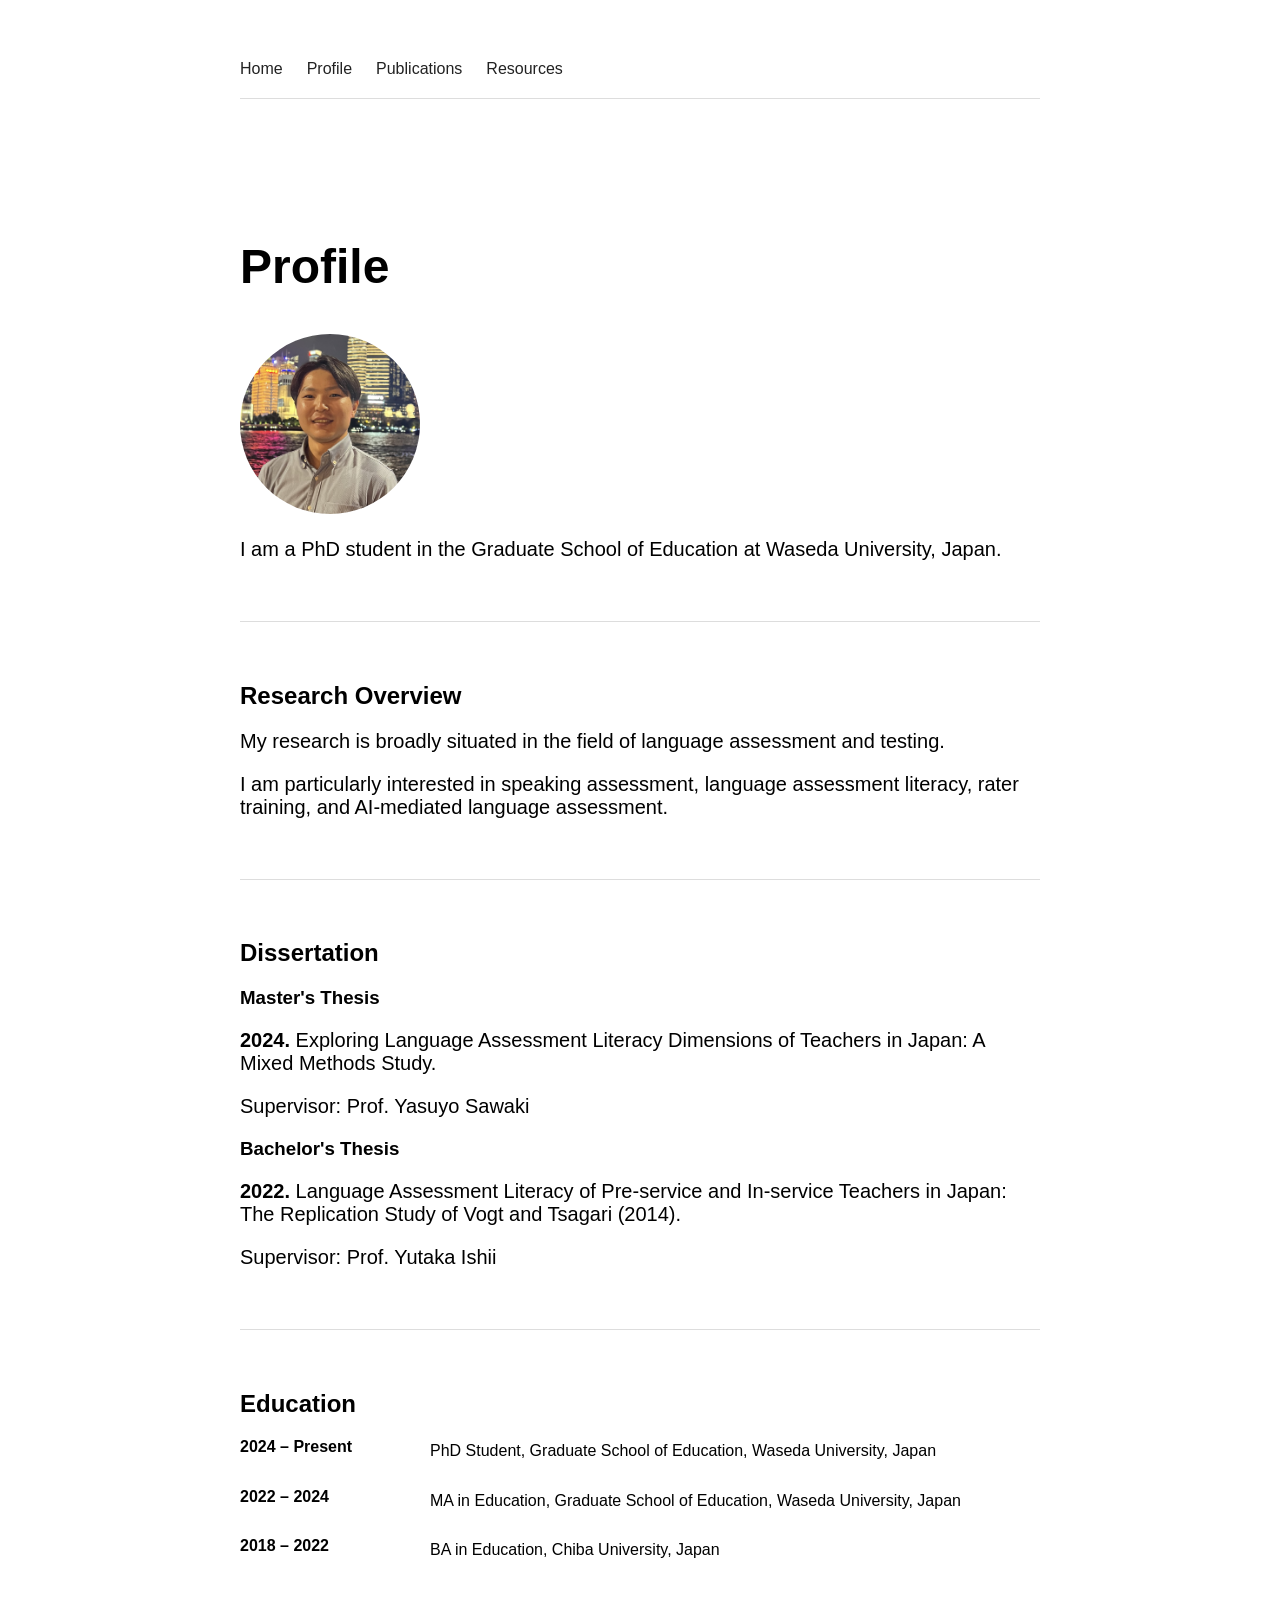
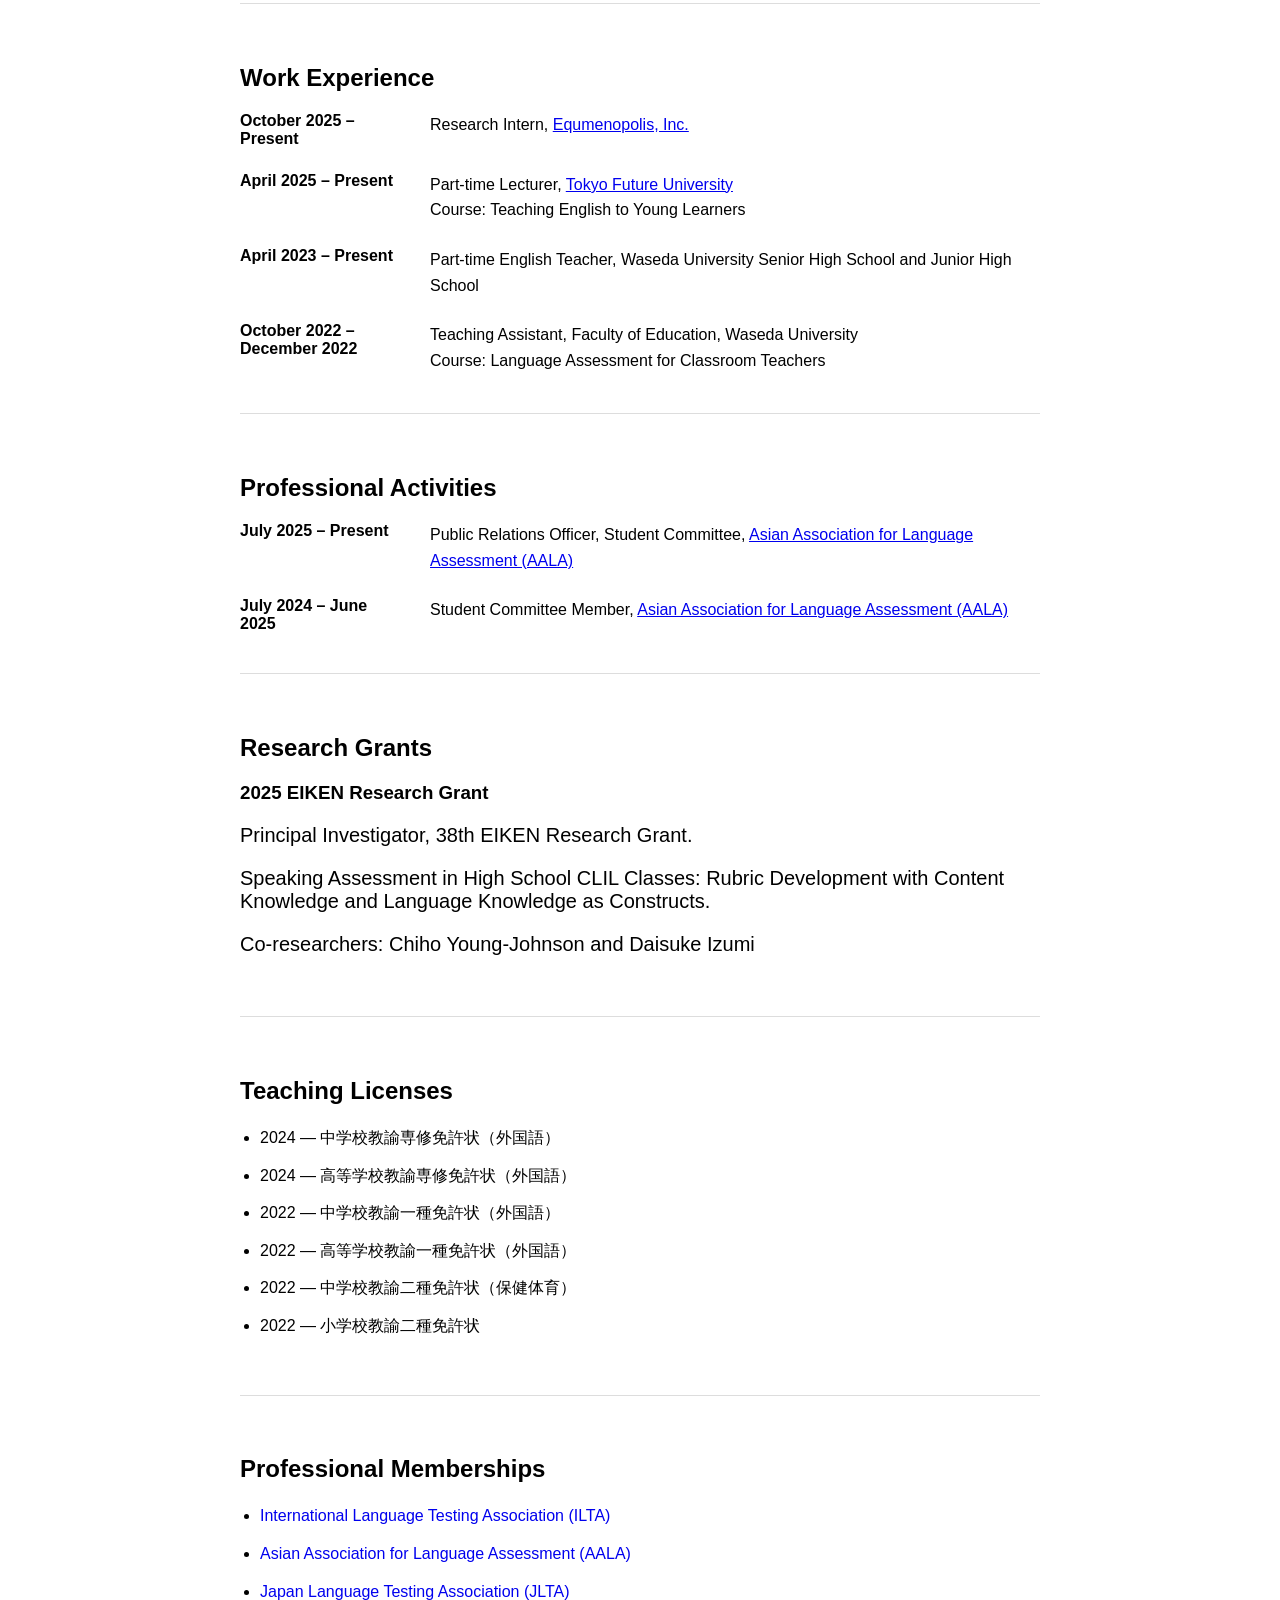
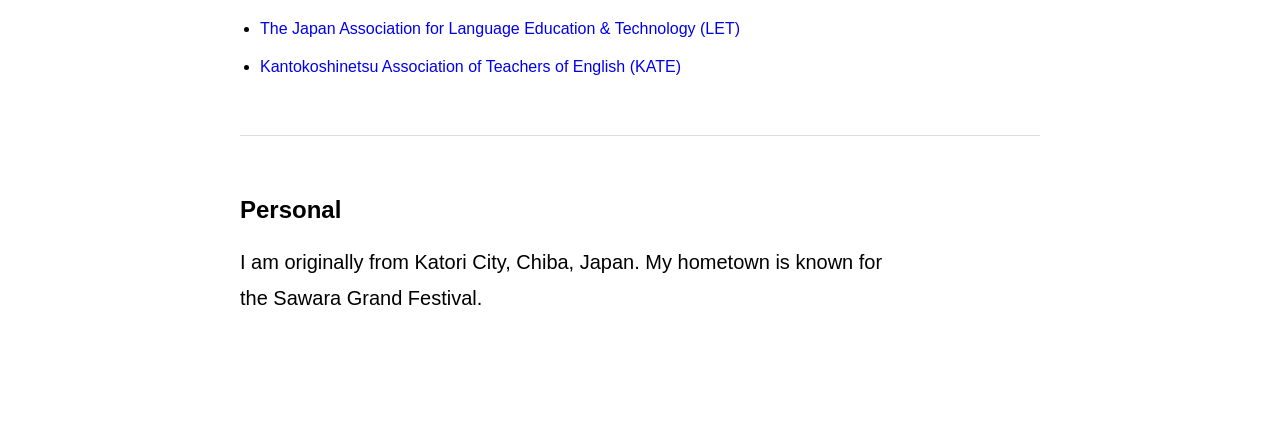
==== profile.html @ d96146ba "Add profile photo" ====
<!DOCTYPE html>
<html lang="en">

<head>
  <meta charset="UTF-8">
  <title>Profile | Ryuhei Mizoguchi</title>
  <link rel="stylesheet" href="styles.css">
</head>

<body>

  <nav>
    <a href="index.html">Home</a>
    <a href="profile.html">Profile</a>
    <a href="publications.html">Publications</a>
    <a href="resources.html">Resources</a>
  </nav>

  <main>

    <section class="profile-header">
      <h1>Profile</h1>

      <img src="images/profile.jpg" alt="Photo of Ryuhei Mizoguchi" class="profile-photo">

      <p>
        I am a PhD student in the Graduate School of Education
        at Waseda University, Japan.
      </p>
    </section>

    <section class="research-overview">
      <h2>Research Overview</h2>

      <p>
        My research is broadly situated in the field of
        language assessment and testing.
      </p>

      <p>
        I am particularly interested in speaking assessment,
        language assessment literacy, rater training,
        and AI-mediated language assessment.
      </p>
    </section>

    <section class="dissertation">
      <h2>Dissertation</h2>

      <article>
        <h3>Master's Thesis</h3>

        <p>
          <strong>2024.</strong>
          Exploring Language Assessment Literacy Dimensions of Teachers
          in Japan: A Mixed Methods Study.
        </p>

        <p>
          Supervisor: Prof. Yasuyo Sawaki
        </p>
      </article>

      <article>
        <h3>Bachelor's Thesis</h3>

        <p>
          <strong>2022.</strong>
          Language Assessment Literacy of Pre-service and In-service
          Teachers in Japan: The Replication Study of Vogt and Tsagari (2014).
        </p>

        <p>
          Supervisor: Prof. Yutaka Ishii
        </p>
      </article>
    </section>

    <section class="education">
      <h2>Education</h2>

      <dl>

        <dt>2024 – Present</dt>
        <dd>
          PhD Student, Graduate School of Education,
          Waseda University, Japan
        </dd>

        <dt>2022 – 2024</dt>
        <dd>
          MA in Education, Graduate School of Education,
          Waseda University, Japan
        </dd>

        <dt>2018 – 2022</dt>
        <dd>
          BA in Education, Chiba University, Japan
        </dd>

      </dl>
    </section>

    <section class="work-experience">
  <h2>Work Experience</h2>

  <dl>
    <dt>October 2025 – Present</dt>
    <dd>
      Research Intern,
      <a href="https://www.equ.ai/" target="_blank">
        Equmenopolis, Inc.
      </a>
    </dd>

    <dt>April 2025 – Present</dt>
    <dd>
      Part-time Lecturer,
      <a href="https://www.tokyomirai.ac.jp/" target="_blank">
        Tokyo Future University
      </a>
      <br>
      Course: Teaching English to Young Learners
    </dd>

    <dt>April 2023 – Present</dt>
    <dd>
      Part-time English Teacher,
      Waseda University Senior High School and Junior High School
    </dd>

    <dt>October 2022 – December 2022</dt>
    <dd>
      Teaching Assistant, Faculty of Education, Waseda University
      <br>
      Course: Language Assessment for Classroom Teachers
    </dd>
  </dl>
</section>

<section class="professional-activities">
  <h2>Professional Activities</h2>

  <dl>
    <dt>July 2025 – Present</dt>
    <dd>
      Public Relations Officer, Student Committee,
      <a href="https://www.aalawebsite.com/" target="_blank">
        Asian Association for Language Assessment (AALA)
      </a>
    </dd>

    <dt>July 2024 – June 2025</dt>
    <dd>
      Student Committee Member,
      <a href="https://www.aalawebsite.com/" target="_blank">
        Asian Association for Language Assessment (AALA)
        </a>
    </dd>
  </dl>
</section>

<section class="research-grants">
  <h2>Research Grants</h2>

  <article>
    <h3>2025 EIKEN Research Grant</h3>

    <p>
      Principal Investigator, 38th EIKEN Research Grant.
    </p>

    <p>
      Speaking Assessment in High School CLIL Classes:
      Rubric Development with Content Knowledge and
      Language Knowledge as Constructs.
    </p>

    <p>
      Co-researchers: Chiho Young-Johnson and Daisuke Izumi
    </p>
  </article>
</section>

<section class="qualifications">
  <h2>Teaching Licenses</h2>

  <ul class="simple-list">
    <li>
      2024 — 中学校教諭専修免許状（外国語）
    </li>

    <li>
      2024 — 高等学校教諭専修免許状（外国語）
    </li>

    <li>
      2022 — 中学校教諭一種免許状（外国語）
    </li>

    <li>
      2022 — 高等学校教諭一種免許状（外国語）
    </li>

    <li>
      2022 — 中学校教諭二種免許状（保健体育）
    </li>

    <li>
      2022 — 小学校教諭二種免許状
    </li>
  </ul>
</section>

<section class="memberships">
  <h2>Professional Memberships</h2>

  <ul class="simple-list">
    <li>
      <a href="https://www.iltaonline.com/" target="_blank">
        International Language Testing Association (ILTA)
      </a>
    </li>

    <li>
      <a href="https://www.aalawebsite.com/" target="_blank">
        Asian Association for Language Assessment (AALA)
      </a>
    </li>

    <li>
      <a href="https://jlta2016.sakura.ne.jp/" target="_blank">
        Japan Language Testing Association (JLTA)
      </a>
    </li>

    <li>
      <a href="https://www.j-let.org/" target="_blank">
        The Japan Association for Language Education & Technology (LET)
      </a>
    </li>

    <li>
      <a href="https://kate-jp.sakura.ne.jp/" target="_blank">
        Kantokoshinetsu Association of Teachers of English (KATE)
      </a>
    </li>
  </ul>
</section>

<section class="personal-note">
  <h2>Personal</h2>

  <p>
    I am originally from Katori City, Chiba, Japan.
    My hometown is known for the Sawara Grand Festival.
  </p>
</section>

  </main>

</body>

</html>
---- styles.css ----
body {
  font-family: Arial, sans-serif;
  max-width: 800px;
  margin: 60px auto;
}

h1 {
  font-size: 48px;
}

p {
  font-size: 20px;
}

nav {
  display: flex;
  gap: 24px;
  align-items: center;
  padding-bottom: 20px;
  margin-bottom: 60px;
  border-bottom: 1px solid #ddd;
}

nav a {
  text-decoration: none;
  color: #222;
  font-size: 16px;
}

nav a:hover {
  text-decoration: underline;
}

section {
  padding: 40px 0;
}

.hero {
  padding: 80px 0;
}

.research-interests h2 {
  font-size: 28px;
}

.research-interests li {
  margin-bottom: 10px;
}

main {
  width: 100%;
}

.hero {
  display: flex;
  justify-content: space-between;
  gap: 60px;
  padding: 80px 0;
}

.hero-text {
  flex: 2;
}

.hero-links {
  flex: 1;
}

.eyebrow {
  font-size: 14px;
  font-weight: bold;
  text-transform: uppercase;
  letter-spacing: 2px;
}

.hero-position {
  font-size: 22px;
}

.hero-description {
  max-width: 650px;
  line-height: 1.8;
}

.current-position,
.research-interests {
  padding: 40px 0;
}

.selected-publications,
.news {
  padding: 40px 0;
  border-top: 1px solid #ddd;
}

.publication-item {
  margin-bottom: 20px;
}

.selected-publications a {
  text-decoration: none;
  font-weight: bold;
}

.selected-publications a:hover {
  text-decoration: underline;
}

.news-item {
  margin-bottom: 30px;
}

.news-item time {
  font-size: 14px;
  font-weight: bold;
}

.news-item p {
  margin-top: 8px;
}

.profile-header {
  padding-bottom: 40px;
}

.profile-photo {
  width: 180px;
  height: 180px;
  object-fit: cover;
  object-position: center top;
  border-radius: 50%;
}

.research-overview {
  border-top: 1px solid #ddd;
}

.dissertation {
  border-top: 1px solid #ddd;
}

.education {
  border-top: 1px solid #ddd;
}

dl {
  display: grid;
  grid-template-columns: 160px 1fr;
  gap: 24px 30px;
  margin: 0;
}

dt {
  font-weight: bold;
}

dd {
  margin: 0;
  line-height: 1.6;
}

.work-experience,
.professional-activities,
.research-grants {
  border-top: 1px solid #ddd;
}

.qualifications,
.memberships,
.personal-note {
  border-top: 1px solid #ddd;
}

.simple-list {
  padding-left: 20px;
}

.simple-list li {
  margin-bottom: 12px;
  line-height: 1.6;
}

.memberships a {
  text-decoration: none;
}

.memberships a:hover {
  text-decoration: underline;
}

.personal-note p {
  max-width: 650px;
  line-height: 1.8;
}

@media (max-width: 700px) {

  body {
    margin: 30px 20px;
  }

  nav {
    flex-wrap: wrap;
    gap: 12px;
  }

  .hero {
    flex-direction: column;
    gap: 30px;
  }

  h1 {
    font-size: 36px;
  }

  dl {
    grid-template-columns: 1fr;
    gap: 6px;
  }

  dd {
    margin-bottom: 20px;
  }
}
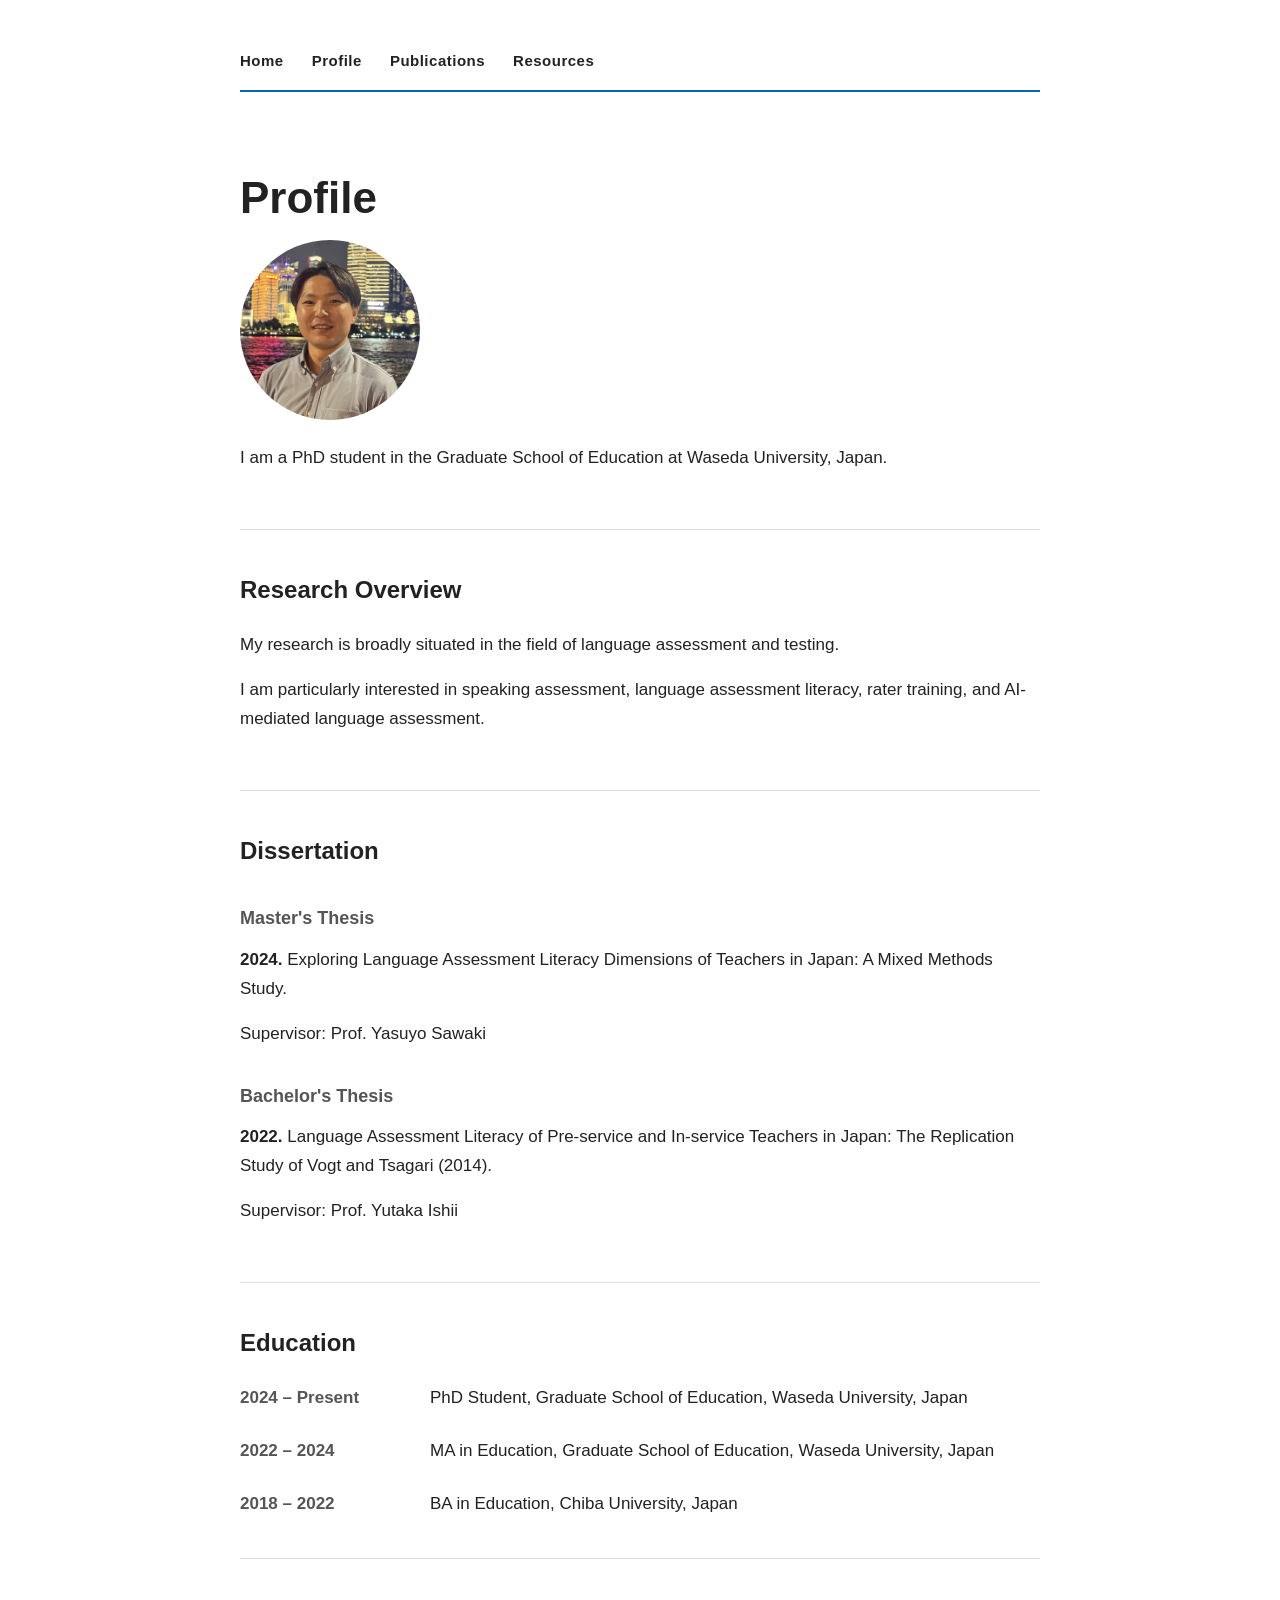
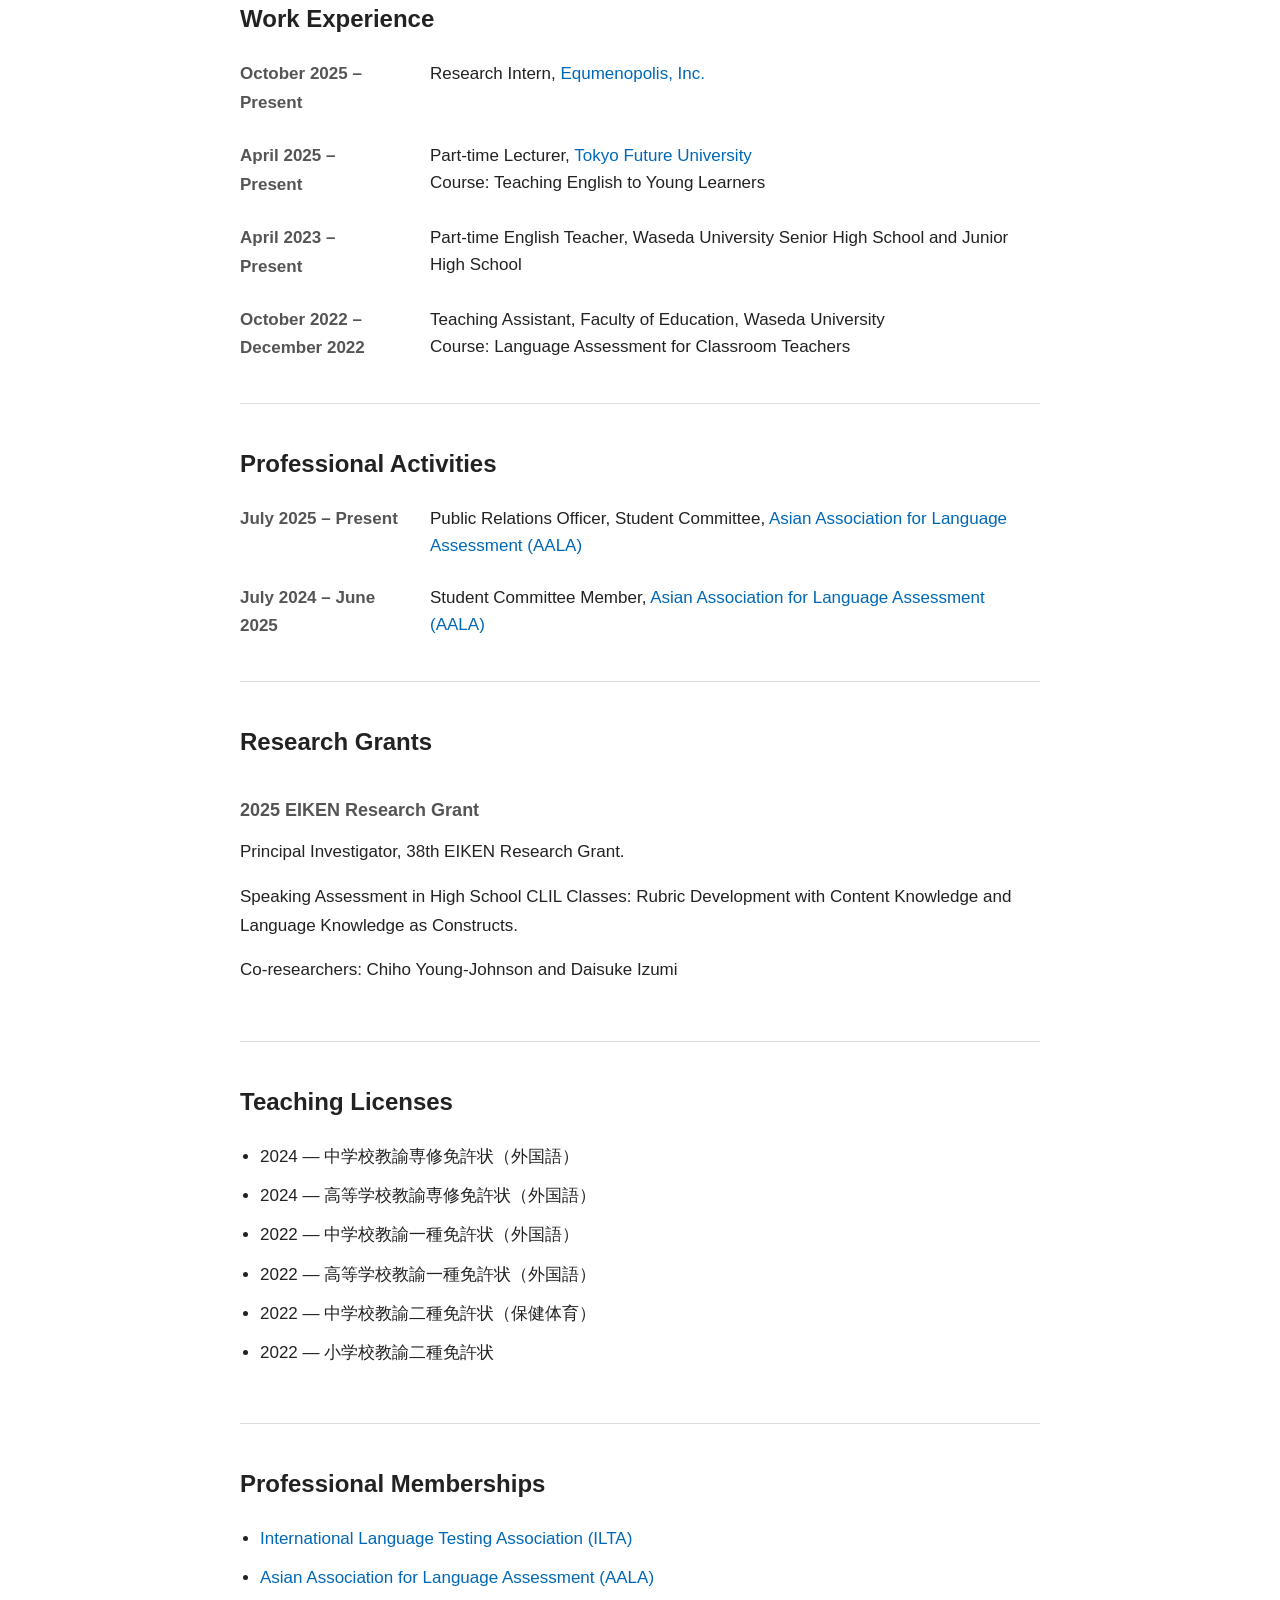
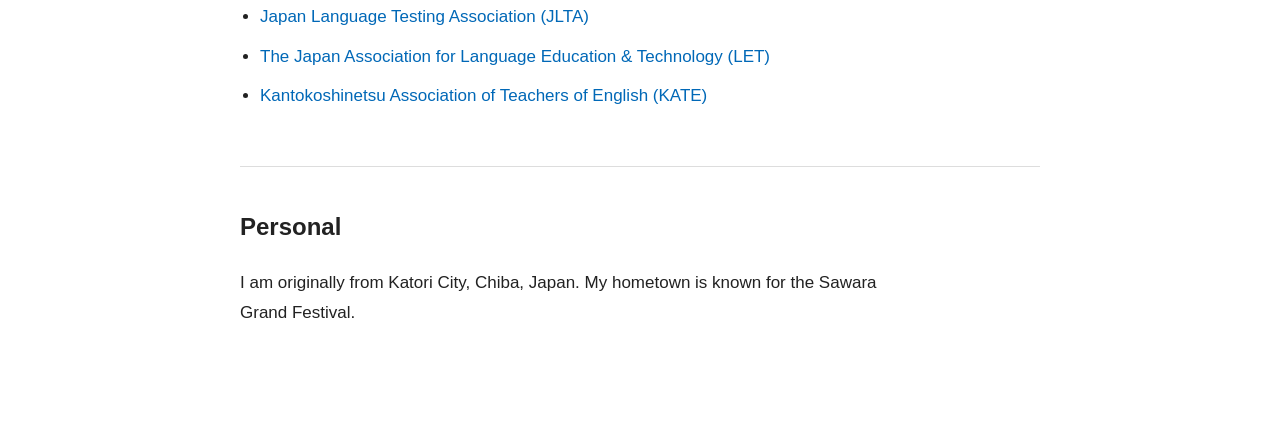
==== commit ba62e6a9: "Add hero photo to Home and refine styling" ====
--- a/profile.html
+++ b/profile.html
@@ -3,6 +3,7 @@
 
 <head>
   <meta charset="UTF-8">
+  <meta name="viewport" content="width=device-width, initial-scale=1">
   <title>Profile | Ryuhei Mizoguchi</title>
   <link rel="stylesheet" href="styles.css">
 </head>
--- a/styles.css
+++ b/styles.css
@@ -1,61 +1,125 @@
+/* ===== Base ===== */
+
+html {
+  overflow-x: hidden;
+}
+
 body {
-  font-family: Arial, sans-serif;
+  font-family: "Helvetica Neue", Arial, "Hiragino Sans", "Noto Sans JP", "Yu Gothic", sans-serif;
+  font-size: 17px;
+  line-height: 1.7;
+  color: #222;
+  background-color: #fff;
   max-width: 800px;
-  margin: 60px auto;
+  margin: 0 auto;
+  padding: 48px 24px;
 }
 
 h1 {
-  font-size: 48px;
+  font-size: 44px;
+  line-height: 1.2;
+  margin: 0 0 16px;
+}
+
+h2 {
+  font-size: 24px;
+  margin: 0 0 20px;
+}
+
+h3 {
+  font-size: 18px;
+  color: #555;
+  margin: 32px 0 12px;
 }
 
 p {
-  font-size: 20px;
-}
+  margin: 0 0 16px;
+}
+
+a {
+  color: #0068b7;
+  text-decoration: none;
+}
+
+a:hover {
+  text-decoration: underline;
+}
+
+li {
+  margin-bottom: 8px;
+}
+
+ol li {
+  margin-bottom: 16px;
+}
+
+/* ===== Navigation ===== */
 
 nav {
   display: flex;
-  gap: 24px;
+  gap: 28px;
   align-items: center;
-  padding-bottom: 20px;
-  margin-bottom: 60px;
-  border-bottom: 1px solid #ddd;
+  padding-bottom: 16px;
+  margin-bottom: 40px;
+  border-bottom: 2px solid #0068b7;
 }
 
 nav a {
+  color: #222;
+  font-size: 15px;
+  font-weight: bold;
+  letter-spacing: 0.5px;
+}
+
+nav a:hover {
+  color: #0068b7;
   text-decoration: none;
-  color: #222;
-  font-size: 16px;
-}
-
-nav a:hover {
-  text-decoration: underline;
-}
+}
+
+/* ===== Sections ===== */
 
 section {
   padding: 40px 0;
 }
 
-.hero {
-  padding: 80px 0;
-}
-
-.research-interests h2 {
-  font-size: 28px;
-}
-
-.research-interests li {
-  margin-bottom: 10px;
-}
-
 main {
   width: 100%;
+}
+
+/* ===== Home ===== */
+
+.home-hero {
+  width: 100vw;
+  margin-left: calc(50% - 50vw);
+  height: 60vh;
+  min-height: 360px;
+  background-image: url("images/home-hero.jpg");
+  background-size: cover;
+  background-position: center 40%;
+  display: flex;
+  flex-direction: column;
+  justify-content: center;
+  align-items: center;
+  text-align: center;
+  color: #fff;
+  text-shadow: 0 2px 12px rgba(0, 0, 0, 0.45);
+}
+
+.home-hero h1 {
+  font-size: 52px;
+  margin-bottom: 8px;
+}
+
+.home-hero .hero-position {
+  color: #fff;
+  font-size: 22px;
 }
 
 .hero {
   display: flex;
   justify-content: space-between;
   gap: 60px;
-  padding: 80px 0;
+  padding: 40px 0 60px;
 }
 
 .hero-text {
@@ -66,15 +130,18 @@
   flex: 1;
 }
 
-.eyebrow {
-  font-size: 14px;
-  font-weight: bold;
-  text-transform: uppercase;
-  letter-spacing: 2px;
+.hero-links h2 {
+  font-size: 18px;
+}
+
+.hero-links ul {
+  list-style: none;
+  padding: 0;
 }
 
 .hero-position {
-  font-size: 22px;
+  font-size: 20px;
+  color: #555;
 }
 
 .hero-description {
@@ -85,61 +152,34 @@
 .current-position,
 .research-interests {
   padding: 40px 0;
-}
-
-.selected-publications,
-.news {
-  padding: 40px 0;
   border-top: 1px solid #ddd;
 }
 
-.publication-item {
-  margin-bottom: 20px;
-}
-
-.selected-publications a {
-  text-decoration: none;
-  font-weight: bold;
-}
-
-.selected-publications a:hover {
-  text-decoration: underline;
-}
-
-.news-item {
-  margin-bottom: 30px;
-}
-
-.news-item time {
-  font-size: 14px;
-  font-weight: bold;
-}
-
-.news-item p {
-  margin-top: 8px;
-}
+/* ===== Profile ===== */
 
 .profile-header {
   padding-bottom: 40px;
 }
 
 .profile-photo {
+  display: block;
   width: 180px;
   height: 180px;
   object-fit: cover;
   object-position: center top;
   border-radius: 50%;
-}
-
-.research-overview {
-  border-top: 1px solid #ddd;
-}
-
-.dissertation {
-  border-top: 1px solid #ddd;
-}
-
-.education {
+  margin: 8px 0 24px;
+}
+
+.research-overview,
+.dissertation,
+.education,
+.work-experience,
+.professional-activities,
+.research-grants,
+.qualifications,
+.memberships,
+.personal-note {
   border-top: 1px solid #ddd;
 }
 
@@ -152,6 +192,7 @@
 
 dt {
   font-weight: bold;
+  color: #555;
 }
 
 dd {
@@ -159,18 +200,6 @@
   line-height: 1.6;
 }
 
-.work-experience,
-.professional-activities,
-.research-grants {
-  border-top: 1px solid #ddd;
-}
-
-.qualifications,
-.memberships,
-.personal-note {
-  border-top: 1px solid #ddd;
-}
-
 .simple-list {
   padding-left: 20px;
 }
@@ -180,28 +209,22 @@
   line-height: 1.6;
 }
 
-.memberships a {
-  text-decoration: none;
-}
-
-.memberships a:hover {
-  text-decoration: underline;
-}
-
 .personal-note p {
   max-width: 650px;
   line-height: 1.8;
 }
 
+/* ===== Small screens ===== */
+
 @media (max-width: 700px) {
 
   body {
-    margin: 30px 20px;
+    padding: 30px 20px;
   }
 
   nav {
     flex-wrap: wrap;
-    gap: 12px;
+    gap: 16px;
   }
 
   .hero {
@@ -210,7 +233,20 @@
   }
 
   h1 {
+    font-size: 34px;
+  }
+
+  .home-hero {
+    height: 45vh;
+    min-height: 280px;
+  }
+
+  .home-hero h1 {
     font-size: 36px;
+  }
+
+  .home-hero .hero-position {
+    font-size: 18px;
   }
 
   dl {
@@ -221,4 +257,4 @@
   dd {
     margin-bottom: 20px;
   }
-}+}
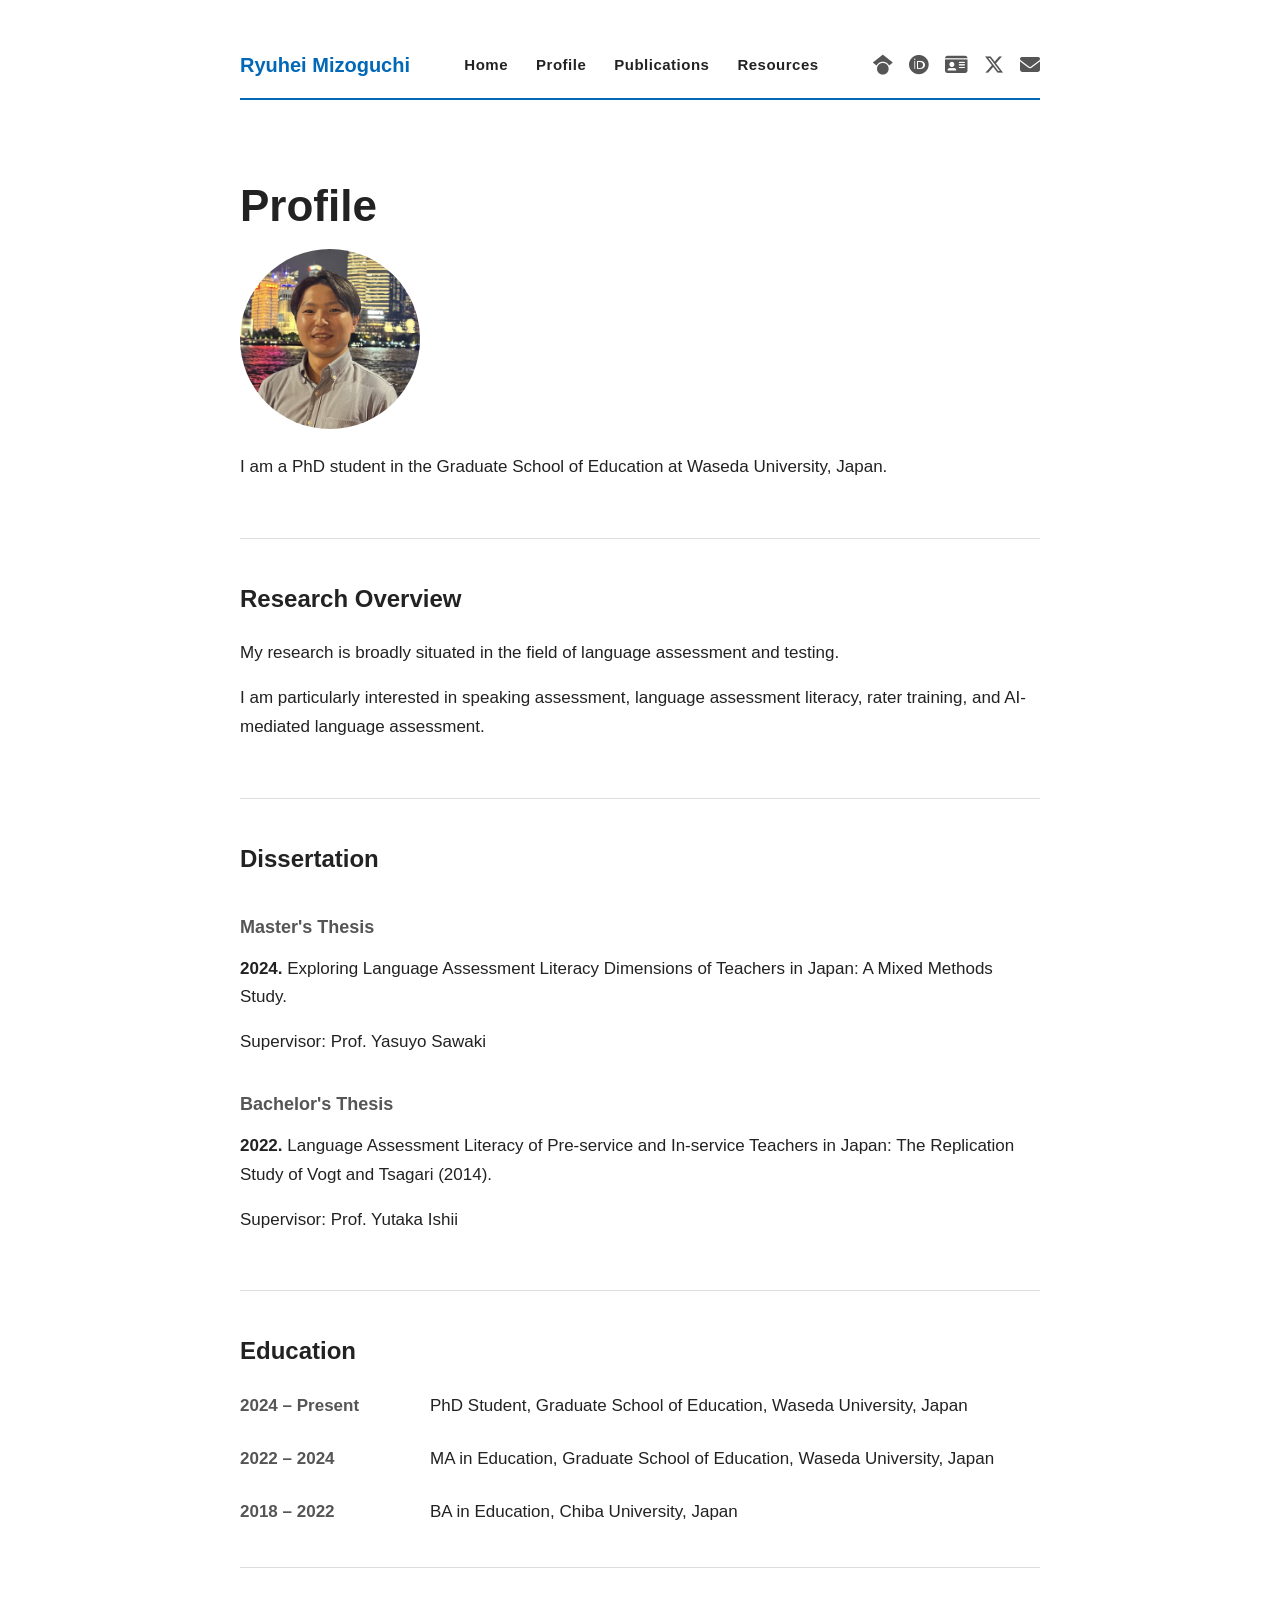
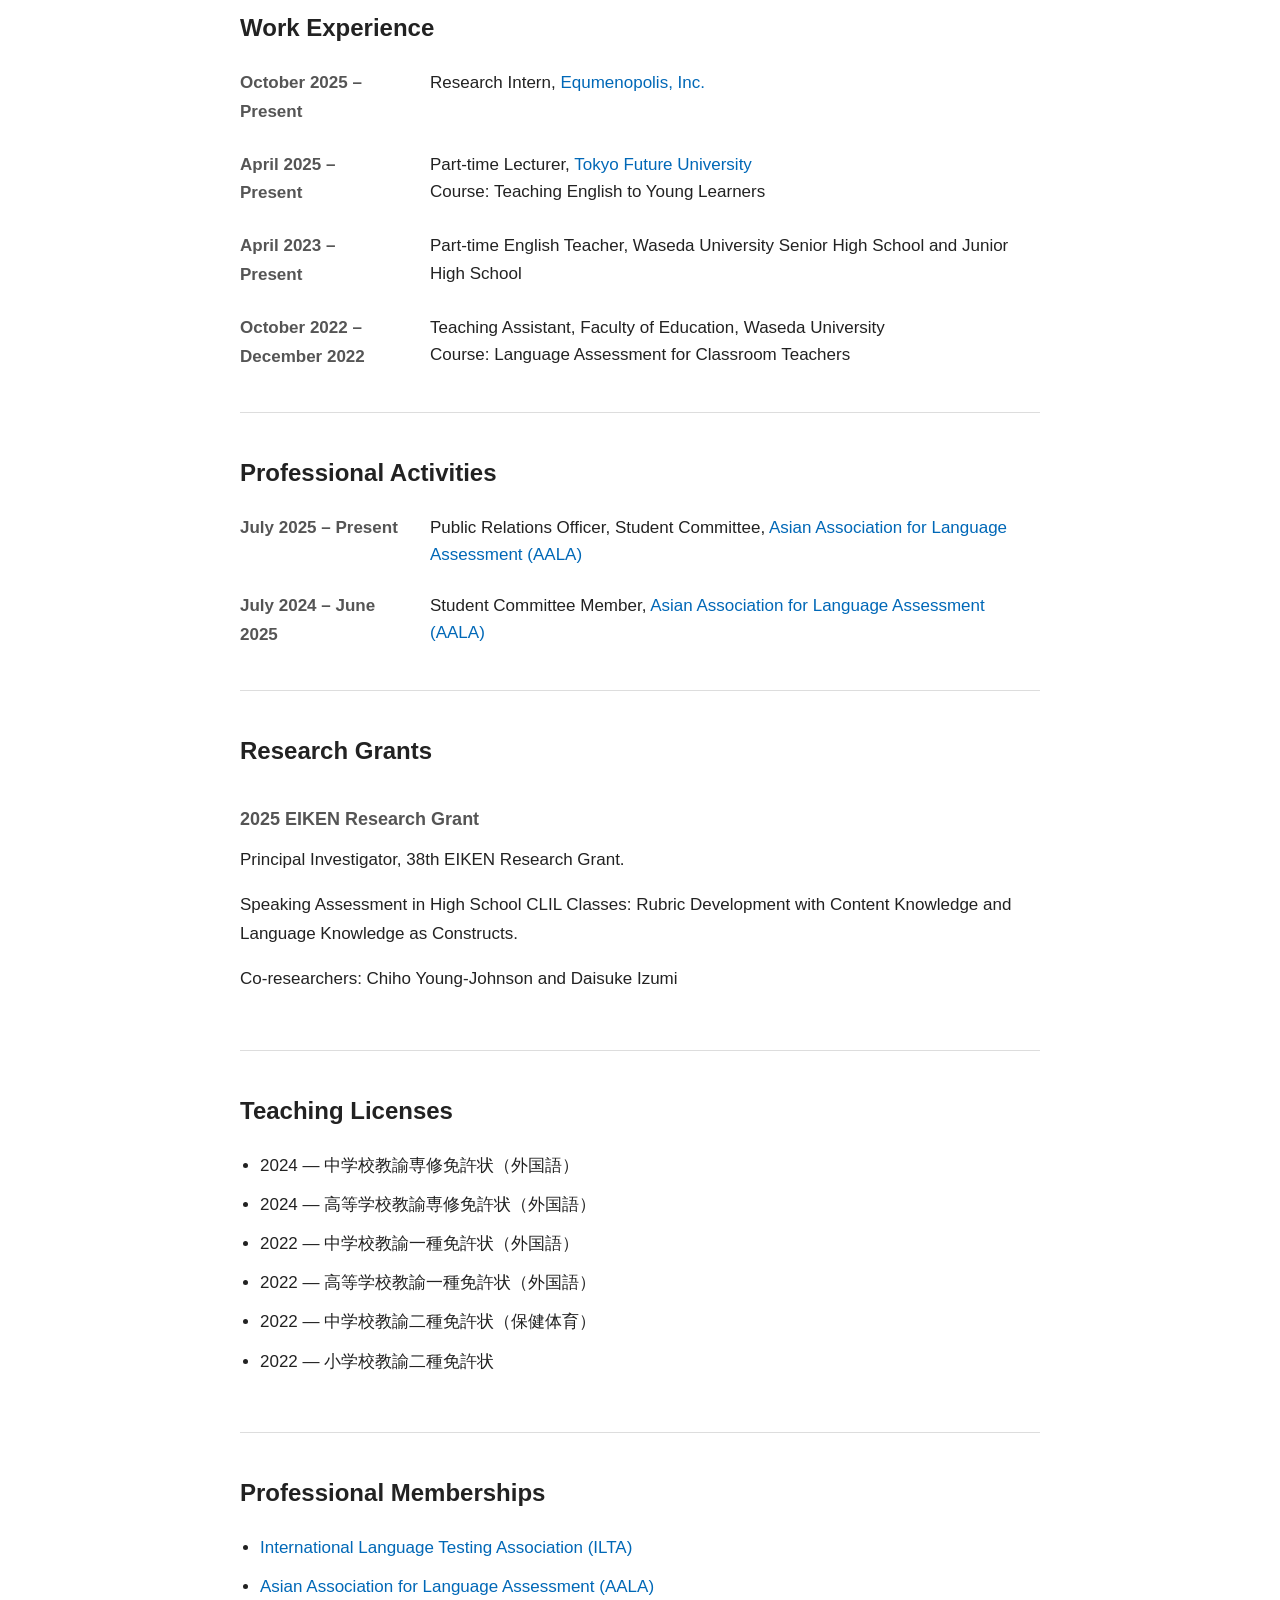
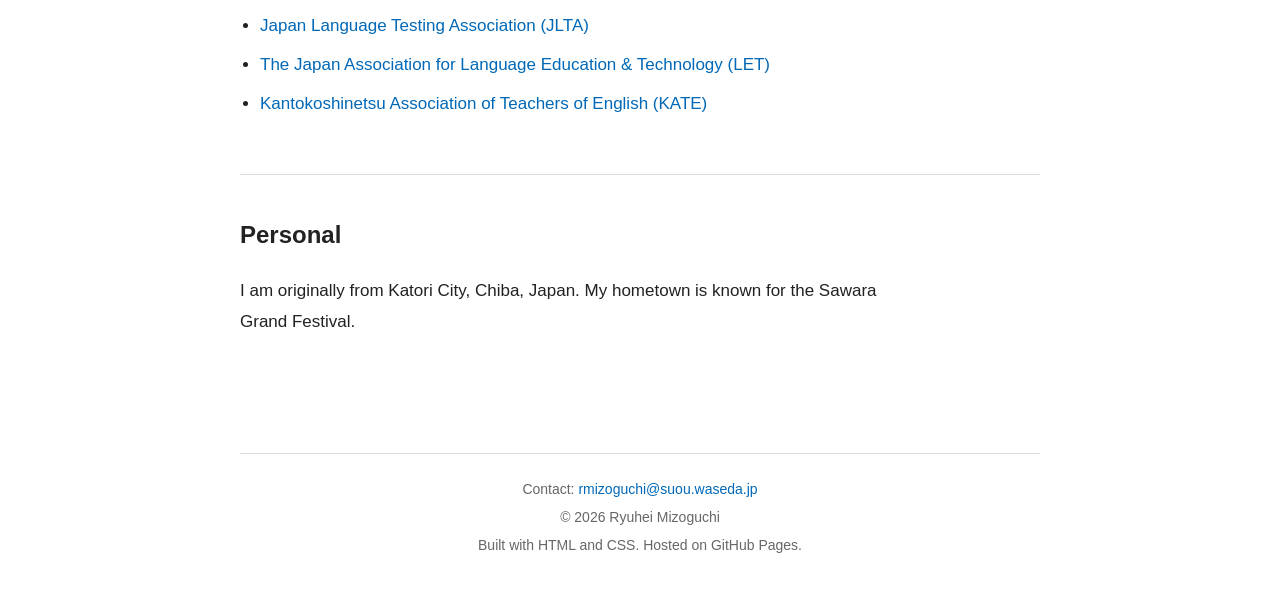
==== commit cd22dd52: "Add site header with icons and footer to all pages" ====
--- a/profile.html
+++ b/profile.html
@@ -5,17 +5,41 @@
   <meta charset="UTF-8">
   <meta name="viewport" content="width=device-width, initial-scale=1">
   <title>Profile | Ryuhei Mizoguchi</title>
+  <link rel="stylesheet" href="https://cdnjs.cloudflare.com/ajax/libs/font-awesome/6.7.2/css/all.min.css">
   <link rel="stylesheet" href="styles.css">
 </head>
 
 <body>
 
-  <nav>
-    <a href="index.html">Home</a>
-    <a href="profile.html">Profile</a>
-    <a href="publications.html">Publications</a>
-    <a href="resources.html">Resources</a>
-  </nav>
+  <header class="site-header">
+    <a href="index.html" class="site-title">Ryuhei Mizoguchi</a>
+
+    <nav>
+      <a href="index.html">Home</a>
+      <a href="profile.html">Profile</a>
+      <a href="publications.html">Publications</a>
+      <a href="resources.html">Resources</a>
+    </nav>
+
+        <div class="header-icons">
+      <a href="https://scholar.google.com/citations?user=TK2v01oAAAAJ" target="_blank" aria-label="Google Scholar" title="Google Scholar">
+        <i class="fa-brands fa-google-scholar"></i>
+      </a>
+      <a href="https://orcid.org/0009-0007-9804-7913" target="_blank" aria-label="ORCID" title="ORCID">
+        <i class="fa-brands fa-orcid"></i>
+      </a>
+      <a href="https://researchmap.jp/ryuheimizoguchi" target="_blank" aria-label="researchmap" title="researchmap">
+        <i class="fa-solid fa-id-card"></i>
+      </a>
+      <a href="https://x.com/MizoguchiRyuhei" target="_blank" aria-label="X" title="X">
+        <i class="fa-brands fa-x-twitter"></i>
+      </a>
+      <a href="mailto:rmizoguchi@suou.waseda.jp" aria-label="Email" title="Email">
+        <i class="fa-solid fa-envelope"></i>
+      </a>
+    </div>
+    
+  </header>
 
   <main>
 
@@ -260,6 +284,12 @@
 
   </main>
 
+  <footer class="site-footer">
+    <p>Contact: <a href="mailto:rmizoguchi@suou.waseda.jp">rmizoguchi@suou.waseda.jp</a></p>
+    <p>&copy; 2026 Ryuhei Mizoguchi</p>
+    <p>Built with HTML and CSS. Hosted on GitHub Pages.</p>
+  </footer>
+
 </body>
 
 </html>
--- a/styles.css
+++ b/styles.css
@@ -42,7 +42,7 @@
 }
 
 a:hover {
-  text-decoration: underline;
+  color: #004a85;
 }
 
 li {
@@ -55,14 +55,28 @@
 
 /* ===== Navigation ===== */
 
-nav {
-  display: flex;
-  gap: 28px;
+.site-header {
+  display: flex;
+  justify-content: space-between;
   align-items: center;
+  flex-wrap: wrap;
+  gap: 16px;
   padding-bottom: 16px;
   margin-bottom: 40px;
   border-bottom: 2px solid #0068b7;
 }
+
+.site-title {
+  font-size: 20px;
+  font-weight: bold;
+  color: #0068b7;
+}
+
+nav {
+  display: flex;
+  gap: 28px;
+}
+
 
 nav a {
   color: #222;
@@ -75,6 +89,36 @@
   color: #0068b7;
   text-decoration: none;
 }
+
+.header-icons {
+  display: flex;
+  gap: 16px;
+}
+
+.header-icons a {
+  color: #555;
+  font-size: 20px;
+}
+
+.header-icons a:hover {
+  color: #0068b7;
+}
+
+/* ===== Footer ===== */
+
+.site-footer {
+  margin-top: 60px;
+  padding-top: 24px;
+  border-top: 1px solid #ddd;
+  text-align: center;
+  font-size: 14px;
+  color: #666;
+}
+
+.site-footer p {
+  margin: 0 0 4px;
+}
+
 
 /* ===== Sections ===== */
 
@@ -124,19 +168,6 @@
 
 .hero-text {
   flex: 2;
-}
-
-.hero-links {
-  flex: 1;
-}
-
-.hero-links h2 {
-  font-size: 18px;
-}
-
-.hero-links ul {
-  list-style: none;
-  padding: 0;
 }
 
 .hero-position {
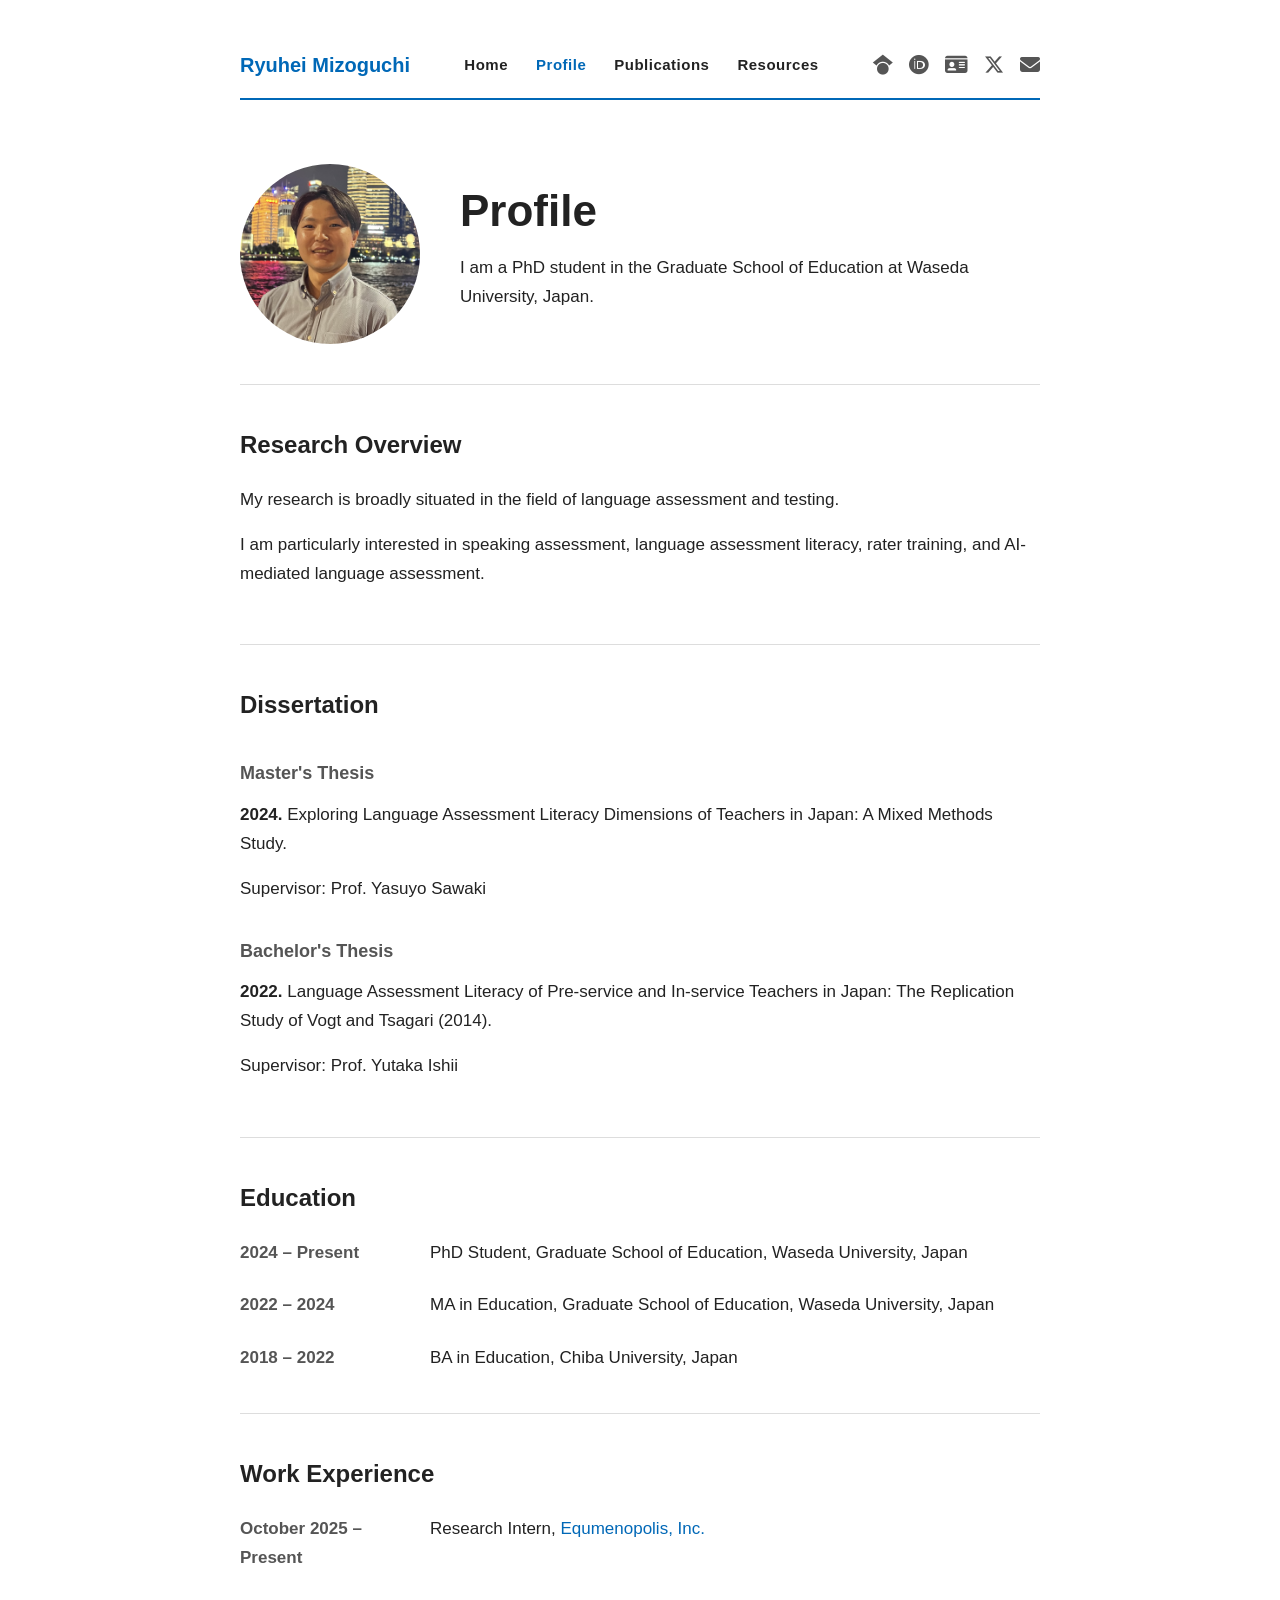
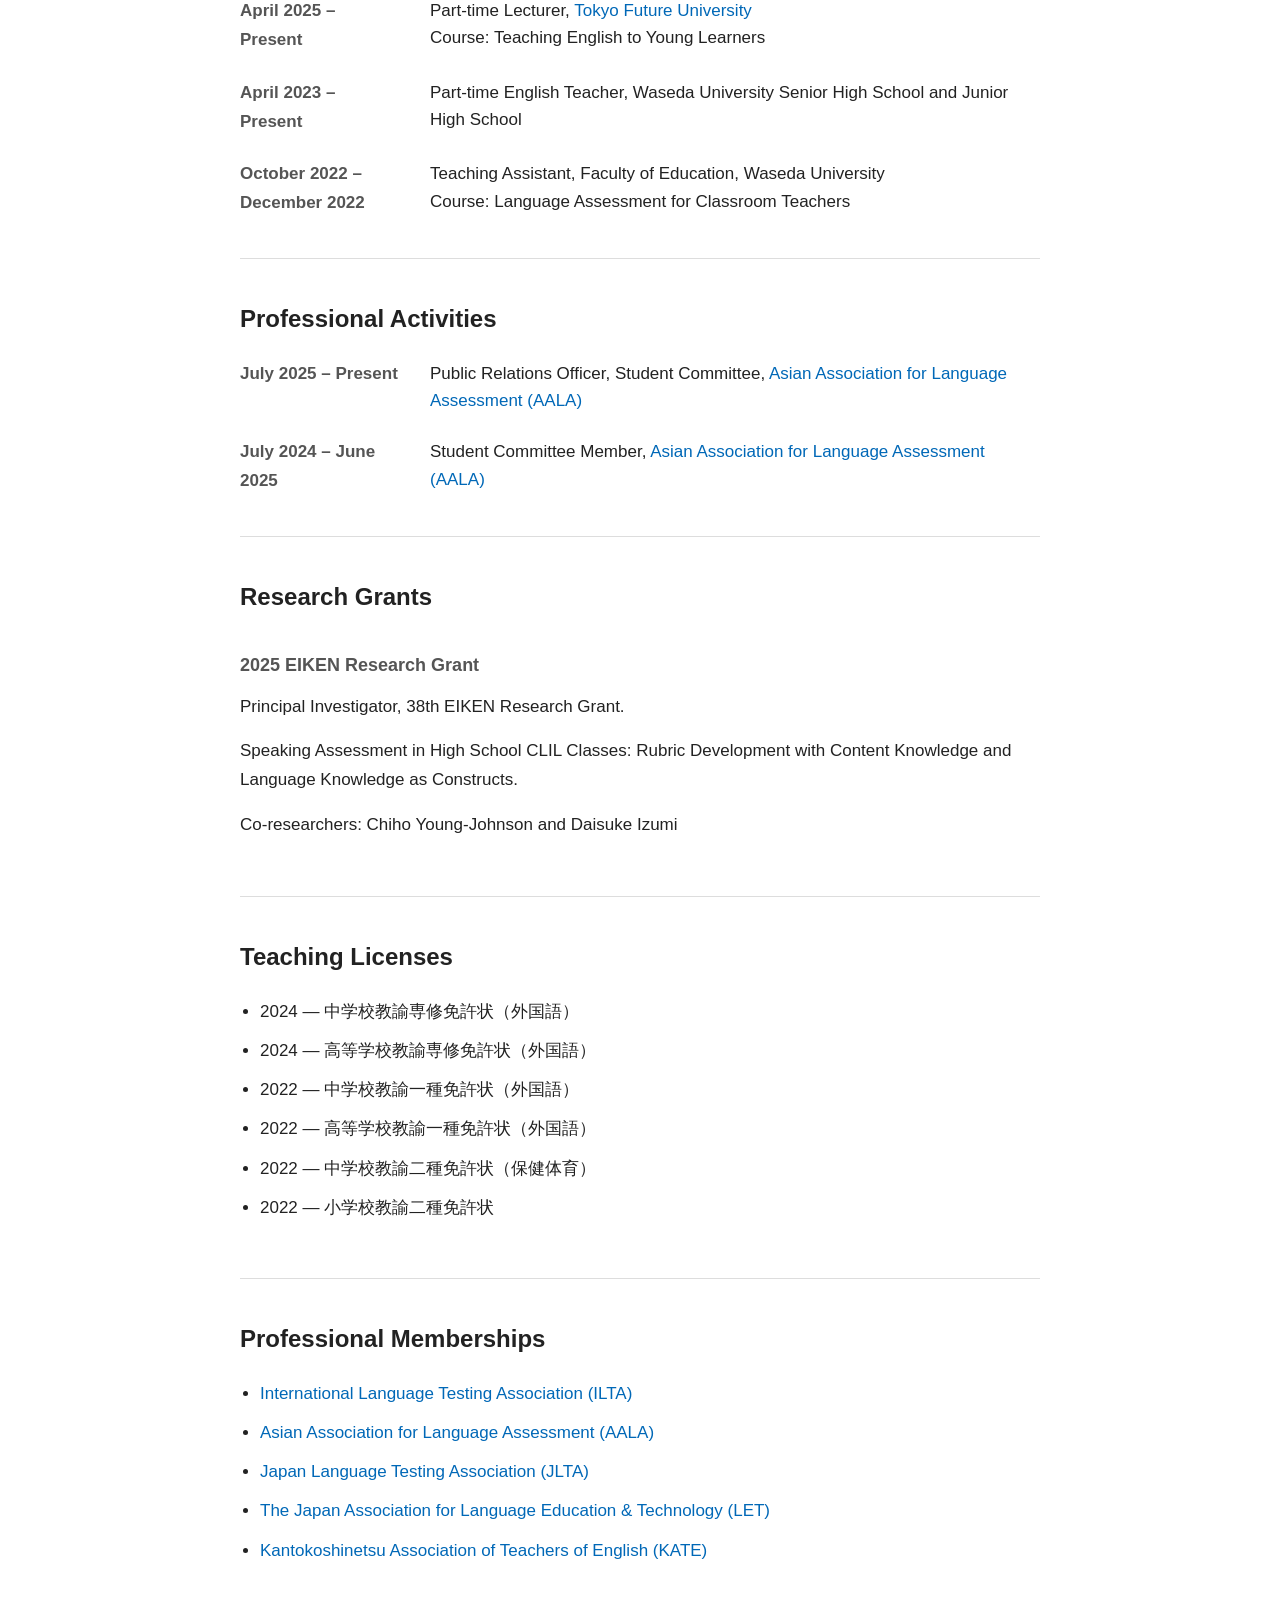
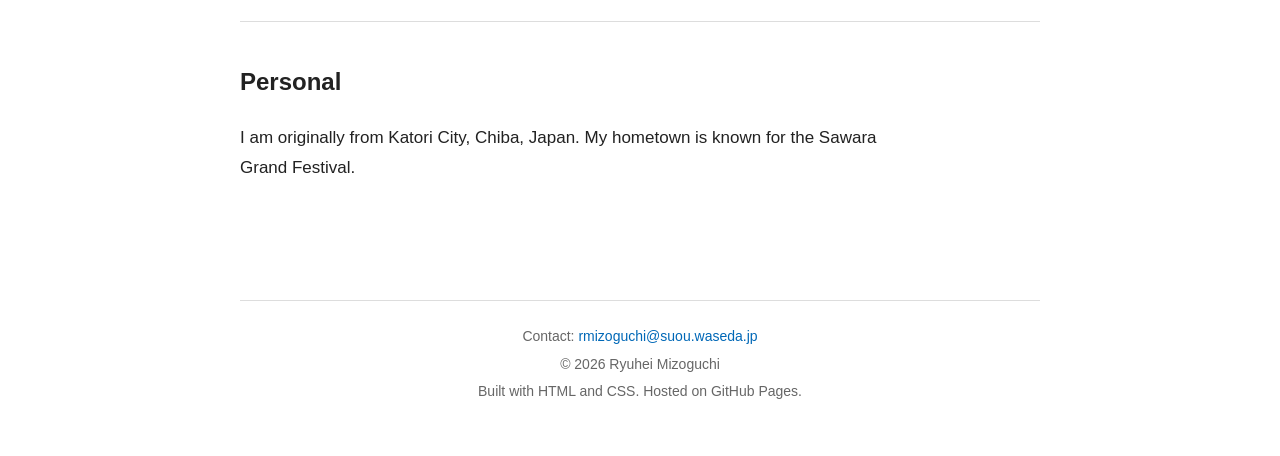
==== commit fc63871f: "Tidy markup, refine layout, bold own name, and add favicon - Fix indentation and wrap Publications/R" ====
--- a/profile.html
+++ b/profile.html
@@ -7,6 +7,7 @@
   <title>Profile | Ryuhei Mizoguchi</title>
   <link rel="stylesheet" href="https://cdnjs.cloudflare.com/ajax/libs/font-awesome/6.7.2/css/all.min.css">
   <link rel="stylesheet" href="styles.css">
+  <link rel="icon" href="images/favicon.svg" type="image/svg+xml">
 </head>
 
 <body>
@@ -16,12 +17,12 @@
 
     <nav>
       <a href="index.html">Home</a>
-      <a href="profile.html">Profile</a>
+      <a href="profile.html" aria-current="page">Profile</a>
       <a href="publications.html">Publications</a>
       <a href="resources.html">Resources</a>
     </nav>
 
-        <div class="header-icons">
+    <div class="header-icons">
       <a href="https://scholar.google.com/citations?user=TK2v01oAAAAJ" target="_blank" aria-label="Google Scholar" title="Google Scholar">
         <i class="fa-brands fa-google-scholar"></i>
       </a>
@@ -38,7 +39,6 @@
         <i class="fa-solid fa-envelope"></i>
       </a>
     </div>
-    
   </header>
 
   <main>
@@ -127,160 +127,160 @@
     </section>
 
     <section class="work-experience">
-  <h2>Work Experience</h2>
-
-  <dl>
-    <dt>October 2025 – Present</dt>
-    <dd>
-      Research Intern,
-      <a href="https://www.equ.ai/" target="_blank">
-        Equmenopolis, Inc.
-      </a>
-    </dd>
-
-    <dt>April 2025 – Present</dt>
-    <dd>
-      Part-time Lecturer,
-      <a href="https://www.tokyomirai.ac.jp/" target="_blank">
-        Tokyo Future University
-      </a>
-      <br>
-      Course: Teaching English to Young Learners
-    </dd>
-
-    <dt>April 2023 – Present</dt>
-    <dd>
-      Part-time English Teacher,
-      Waseda University Senior High School and Junior High School
-    </dd>
-
-    <dt>October 2022 – December 2022</dt>
-    <dd>
-      Teaching Assistant, Faculty of Education, Waseda University
-      <br>
-      Course: Language Assessment for Classroom Teachers
-    </dd>
-  </dl>
-</section>
-
-<section class="professional-activities">
-  <h2>Professional Activities</h2>
-
-  <dl>
-    <dt>July 2025 – Present</dt>
-    <dd>
-      Public Relations Officer, Student Committee,
-      <a href="https://www.aalawebsite.com/" target="_blank">
-        Asian Association for Language Assessment (AALA)
-      </a>
-    </dd>
-
-    <dt>July 2024 – June 2025</dt>
-    <dd>
-      Student Committee Member,
-      <a href="https://www.aalawebsite.com/" target="_blank">
-        Asian Association for Language Assessment (AALA)
-        </a>
-    </dd>
-  </dl>
-</section>
-
-<section class="research-grants">
-  <h2>Research Grants</h2>
-
-  <article>
-    <h3>2025 EIKEN Research Grant</h3>
-
-    <p>
-      Principal Investigator, 38th EIKEN Research Grant.
-    </p>
-
-    <p>
-      Speaking Assessment in High School CLIL Classes:
-      Rubric Development with Content Knowledge and
-      Language Knowledge as Constructs.
-    </p>
-
-    <p>
-      Co-researchers: Chiho Young-Johnson and Daisuke Izumi
-    </p>
-  </article>
-</section>
-
-<section class="qualifications">
-  <h2>Teaching Licenses</h2>
-
-  <ul class="simple-list">
-    <li>
-      2024 — 中学校教諭専修免許状（外国語）
-    </li>
-
-    <li>
-      2024 — 高等学校教諭専修免許状（外国語）
-    </li>
-
-    <li>
-      2022 — 中学校教諭一種免許状（外国語）
-    </li>
-
-    <li>
-      2022 — 高等学校教諭一種免許状（外国語）
-    </li>
-
-    <li>
-      2022 — 中学校教諭二種免許状（保健体育）
-    </li>
-
-    <li>
-      2022 — 小学校教諭二種免許状
-    </li>
-  </ul>
-</section>
-
-<section class="memberships">
-  <h2>Professional Memberships</h2>
-
-  <ul class="simple-list">
-    <li>
-      <a href="https://www.iltaonline.com/" target="_blank">
-        International Language Testing Association (ILTA)
-      </a>
-    </li>
-
-    <li>
-      <a href="https://www.aalawebsite.com/" target="_blank">
-        Asian Association for Language Assessment (AALA)
-      </a>
-    </li>
-
-    <li>
-      <a href="https://jlta2016.sakura.ne.jp/" target="_blank">
-        Japan Language Testing Association (JLTA)
-      </a>
-    </li>
-
-    <li>
-      <a href="https://www.j-let.org/" target="_blank">
-        The Japan Association for Language Education & Technology (LET)
-      </a>
-    </li>
-
-    <li>
-      <a href="https://kate-jp.sakura.ne.jp/" target="_blank">
-        Kantokoshinetsu Association of Teachers of English (KATE)
-      </a>
-    </li>
-  </ul>
-</section>
-
-<section class="personal-note">
-  <h2>Personal</h2>
-
-  <p>
-    I am originally from Katori City, Chiba, Japan.
-    My hometown is known for the Sawara Grand Festival.
-  </p>
-</section>
+      <h2>Work Experience</h2>
+
+      <dl>
+        <dt>October 2025 – Present</dt>
+        <dd>
+          Research Intern,
+          <a href="https://www.equ.ai/" target="_blank">
+            Equmenopolis, Inc.
+          </a>
+        </dd>
+
+        <dt>April 2025 – Present</dt>
+        <dd>
+          Part-time Lecturer,
+          <a href="https://www.tokyomirai.ac.jp/" target="_blank">
+            Tokyo Future University
+          </a>
+          <br>
+          Course: Teaching English to Young Learners
+        </dd>
+
+        <dt>April 2023 – Present</dt>
+        <dd>
+          Part-time English Teacher,
+          Waseda University Senior High School and Junior High School
+        </dd>
+
+        <dt>October 2022 – December 2022</dt>
+        <dd>
+          Teaching Assistant, Faculty of Education, Waseda University
+          <br>
+          Course: Language Assessment for Classroom Teachers
+        </dd>
+      </dl>
+    </section>
+
+    <section class="professional-activities">
+      <h2>Professional Activities</h2>
+
+      <dl>
+        <dt>July 2025 – Present</dt>
+        <dd>
+          Public Relations Officer, Student Committee,
+          <a href="https://www.aalawebsite.com/" target="_blank">
+            Asian Association for Language Assessment (AALA)
+          </a>
+        </dd>
+
+        <dt>July 2024 – June 2025</dt>
+        <dd>
+          Student Committee Member,
+          <a href="https://www.aalawebsite.com/" target="_blank">
+            Asian Association for Language Assessment (AALA)
+          </a>
+        </dd>
+      </dl>
+    </section>
+
+    <section class="research-grants">
+      <h2>Research Grants</h2>
+
+      <article>
+        <h3>2025 EIKEN Research Grant</h3>
+
+        <p>
+          Principal Investigator, 38th EIKEN Research Grant.
+        </p>
+
+        <p>
+          Speaking Assessment in High School CLIL Classes:
+          Rubric Development with Content Knowledge and
+          Language Knowledge as Constructs.
+        </p>
+
+        <p>
+          Co-researchers: Chiho Young-Johnson and Daisuke Izumi
+        </p>
+      </article>
+    </section>
+
+    <section class="qualifications">
+      <h2>Teaching Licenses</h2>
+
+      <ul class="simple-list">
+        <li>
+          2024 — 中学校教諭専修免許状（外国語）
+        </li>
+
+        <li>
+          2024 — 高等学校教諭専修免許状（外国語）
+        </li>
+
+        <li>
+          2022 — 中学校教諭一種免許状（外国語）
+        </li>
+
+        <li>
+          2022 — 高等学校教諭一種免許状（外国語）
+        </li>
+
+        <li>
+          2022 — 中学校教諭二種免許状（保健体育）
+        </li>
+
+        <li>
+          2022 — 小学校教諭二種免許状
+        </li>
+      </ul>
+    </section>
+
+    <section class="memberships">
+      <h2>Professional Memberships</h2>
+
+      <ul class="simple-list">
+        <li>
+          <a href="https://www.iltaonline.com/" target="_blank">
+            International Language Testing Association (ILTA)
+          </a>
+        </li>
+
+        <li>
+          <a href="https://www.aalawebsite.com/" target="_blank">
+            Asian Association for Language Assessment (AALA)
+          </a>
+        </li>
+
+        <li>
+          <a href="https://jlta2016.sakura.ne.jp/" target="_blank">
+            Japan Language Testing Association (JLTA)
+          </a>
+        </li>
+
+        <li>
+          <a href="https://www.j-let.org/" target="_blank">
+            The Japan Association for Language Education & Technology (LET)
+          </a>
+        </li>
+
+        <li>
+          <a href="https://kate-jp.sakura.ne.jp/" target="_blank">
+            Kantokoshinetsu Association of Teachers of English (KATE)
+          </a>
+        </li>
+      </ul>
+    </section>
+
+    <section class="personal-note">
+      <h2>Personal</h2>
+
+      <p>
+        I am originally from Katori City, Chiba, Japan.
+        My hometown is known for the Sawara Grand Festival.
+      </p>
+    </section>
 
   </main>
 
@@ -292,4 +292,4 @@
 
 </body>
 
-</html>+</html>
--- a/styles.css
+++ b/styles.css
@@ -13,6 +13,7 @@
   max-width: 800px;
   margin: 0 auto;
   padding: 48px 24px;
+  overflow-wrap: break-word;
 }
 
 h1 {
@@ -43,6 +44,11 @@
 
 a:hover {
   color: #004a85;
+}
+
+a:focus-visible {
+  outline: 2px solid #0068b7;
+  outline-offset: 2px;
 }
 
 li {
@@ -62,7 +68,7 @@
   flex-wrap: wrap;
   gap: 16px;
   padding-bottom: 16px;
-  margin-bottom: 40px;
+  margin-bottom: 24px;
   border-bottom: 2px solid #0068b7;
 }
 
@@ -76,7 +82,6 @@
   display: flex;
   gap: 28px;
 }
-
 
 nav a {
   color: #222;
@@ -85,9 +90,9 @@
   letter-spacing: 0.5px;
 }
 
-nav a:hover {
+nav a:hover,
+nav a[aria-current="page"] {
   color: #0068b7;
-  text-decoration: none;
 }
 
 .header-icons {
@@ -119,15 +124,10 @@
   margin: 0 0 4px;
 }
 
-
 /* ===== Sections ===== */
 
 section {
   padding: 40px 0;
-}
-
-main {
-  width: 100%;
 }
 
 /* ===== Home ===== */
@@ -160,19 +160,7 @@
 }
 
 .hero {
-  display: flex;
-  justify-content: space-between;
-  gap: 60px;
-  padding: 40px 0 60px;
-}
-
-.hero-text {
-  flex: 2;
-}
-
-.hero-position {
-  font-size: 20px;
-  color: #555;
+  padding: 40px 0;
 }
 
 .hero-description {
@@ -189,17 +177,31 @@
 /* ===== Profile ===== */
 
 .profile-header {
-  padding-bottom: 40px;
+  display: grid;
+  grid-template-columns: 180px 1fr;
+  grid-template-rows: 1fr 1fr;
+  column-gap: 40px;
+}
+
+.profile-header h1 {
+  grid-column: 2;
+  align-self: end;
+}
+
+.profile-header p {
+  grid-column: 2;
+  align-self: start;
 }
 
 .profile-photo {
   display: block;
+  grid-column: 1;
+  grid-row: 1 / 3;
   width: 180px;
   height: 180px;
   object-fit: cover;
   object-position: center top;
   border-radius: 50%;
-  margin: 8px 0 24px;
 }
 
 .research-overview,
@@ -258,13 +260,20 @@
     gap: 16px;
   }
 
-  .hero {
-    flex-direction: column;
-    gap: 30px;
-  }
-
   h1 {
     font-size: 34px;
+  }
+
+  h2 {
+    font-size: 21px;
+  }
+
+  .profile-header {
+    display: block;
+  }
+
+  .profile-photo {
+    margin-bottom: 24px;
   }
 
   .home-hero {
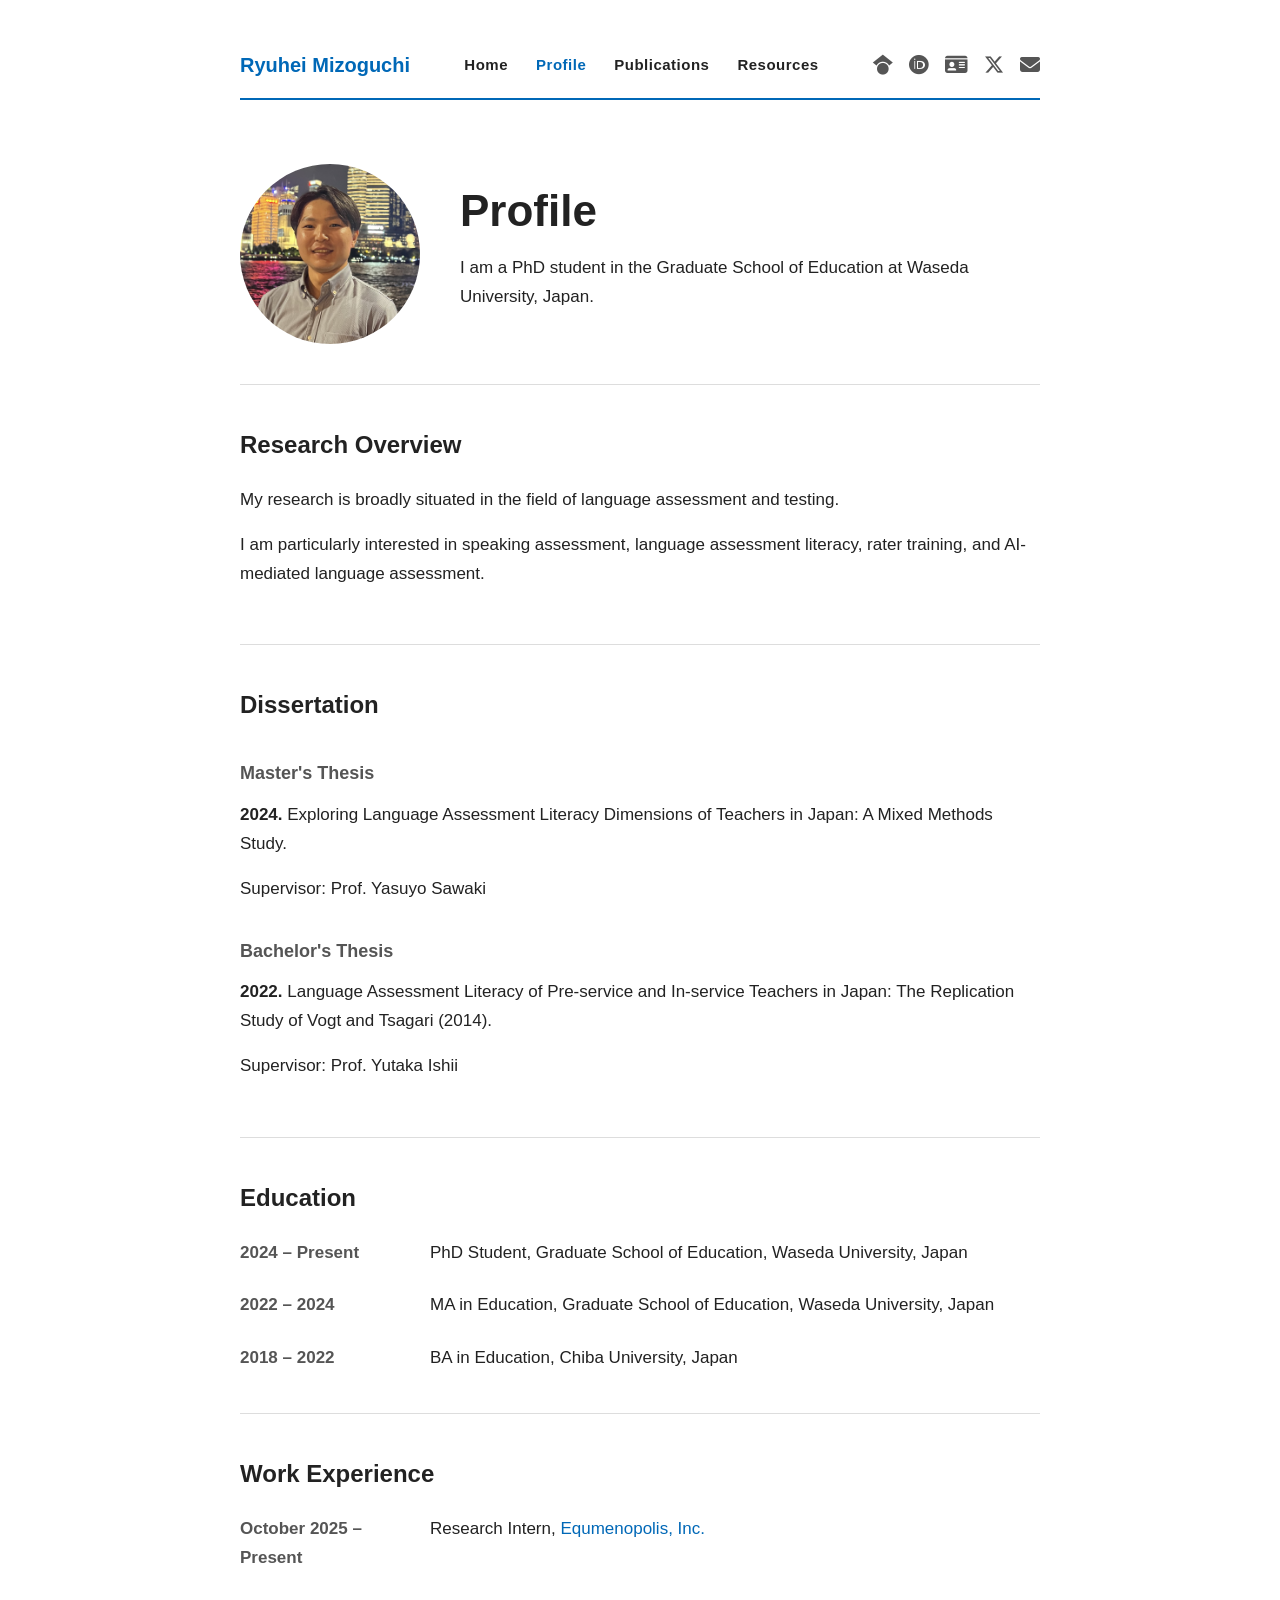
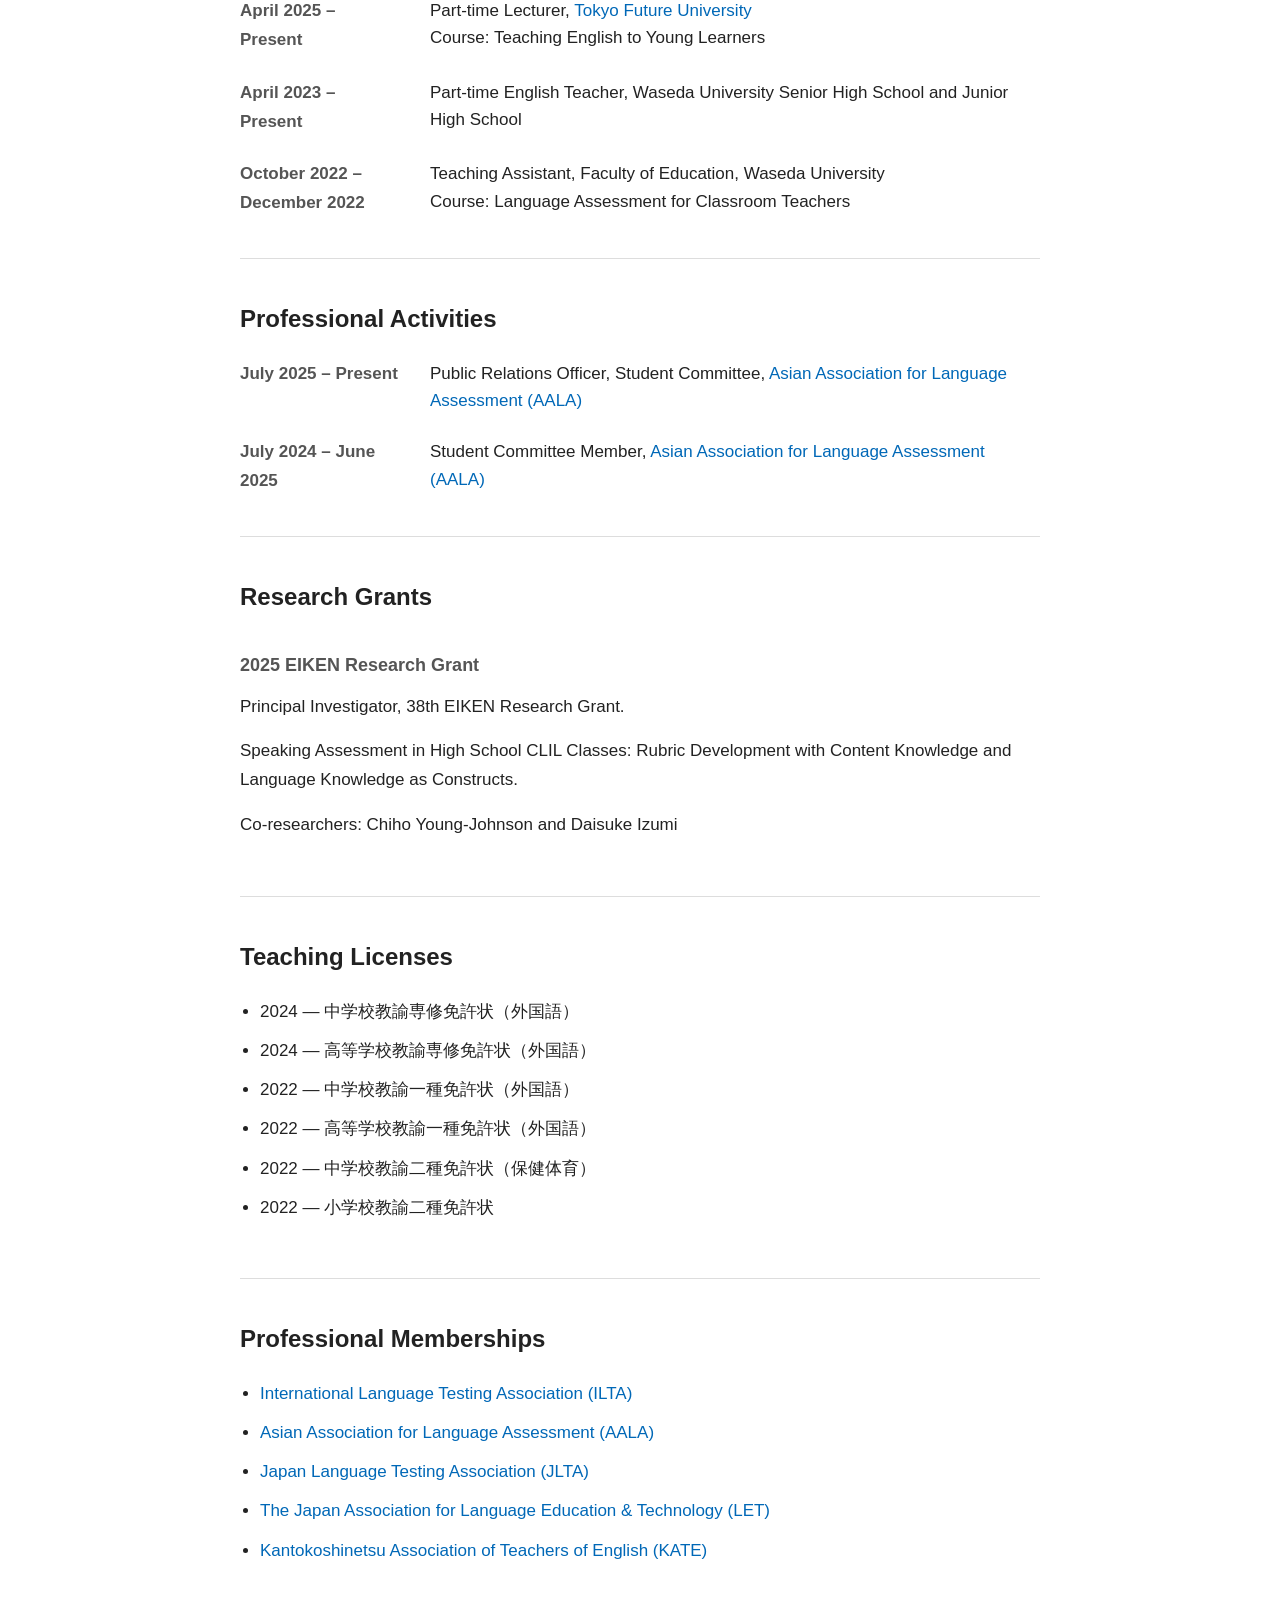
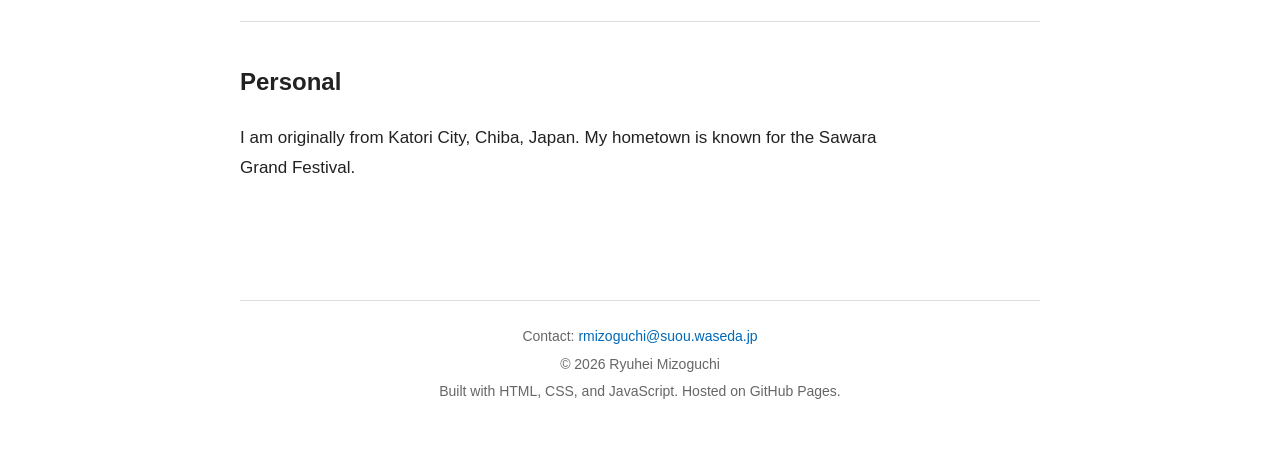
==== commit 8ff1621d: "Render Publications and Resources from JSON data - Move all publications and presentations into publ" ====
--- a/profile.html
+++ b/profile.html
@@ -23,7 +23,8 @@
     </nav>
 
     <div class="header-icons">
-      <a href="https://scholar.google.com/citations?user=TK2v01oAAAAJ" target="_blank" aria-label="Google Scholar" title="Google Scholar">
+      <a href="https://scholar.google.com/citations?user=TK2v01oAAAAJ" target="_blank" aria-label="Google Scholar"
+        title="Google Scholar">
         <i class="fa-brands fa-google-scholar"></i>
       </a>
       <a href="https://orcid.org/0009-0007-9804-7913" target="_blank" aria-label="ORCID" title="ORCID">
@@ -287,9 +288,9 @@
   <footer class="site-footer">
     <p>Contact: <a href="mailto:rmizoguchi@suou.waseda.jp">rmizoguchi@suou.waseda.jp</a></p>
     <p>&copy; 2026 Ryuhei Mizoguchi</p>
-    <p>Built with HTML and CSS. Hosted on GitHub Pages.</p>
+    <p>Built with HTML, CSS, and JavaScript. Hosted on GitHub Pages.</p>
   </footer>
 
 </body>
 
-</html>
+</html>
--- a/styles.css
+++ b/styles.css
@@ -174,6 +174,30 @@
   border-top: 1px solid #ddd;
 }
 
+/* ===== Publications ===== */
+
+.pub-filter {
+  display: flex;
+  gap: 8px;
+  margin-bottom: 32px;
+}
+
+.pub-filter button {
+  font: inherit;
+  font-size: 14px;
+  padding: 6px 16px;
+  border: 1px solid #0068b7;
+  border-radius: 999px;
+  background-color: #fff;
+  color: #0068b7;
+  cursor: pointer;
+}
+
+.pub-filter button.is-active {
+  background-color: #0068b7;
+  color: #fff;
+}
+
 /* ===== Profile ===== */
 
 .profile-header {
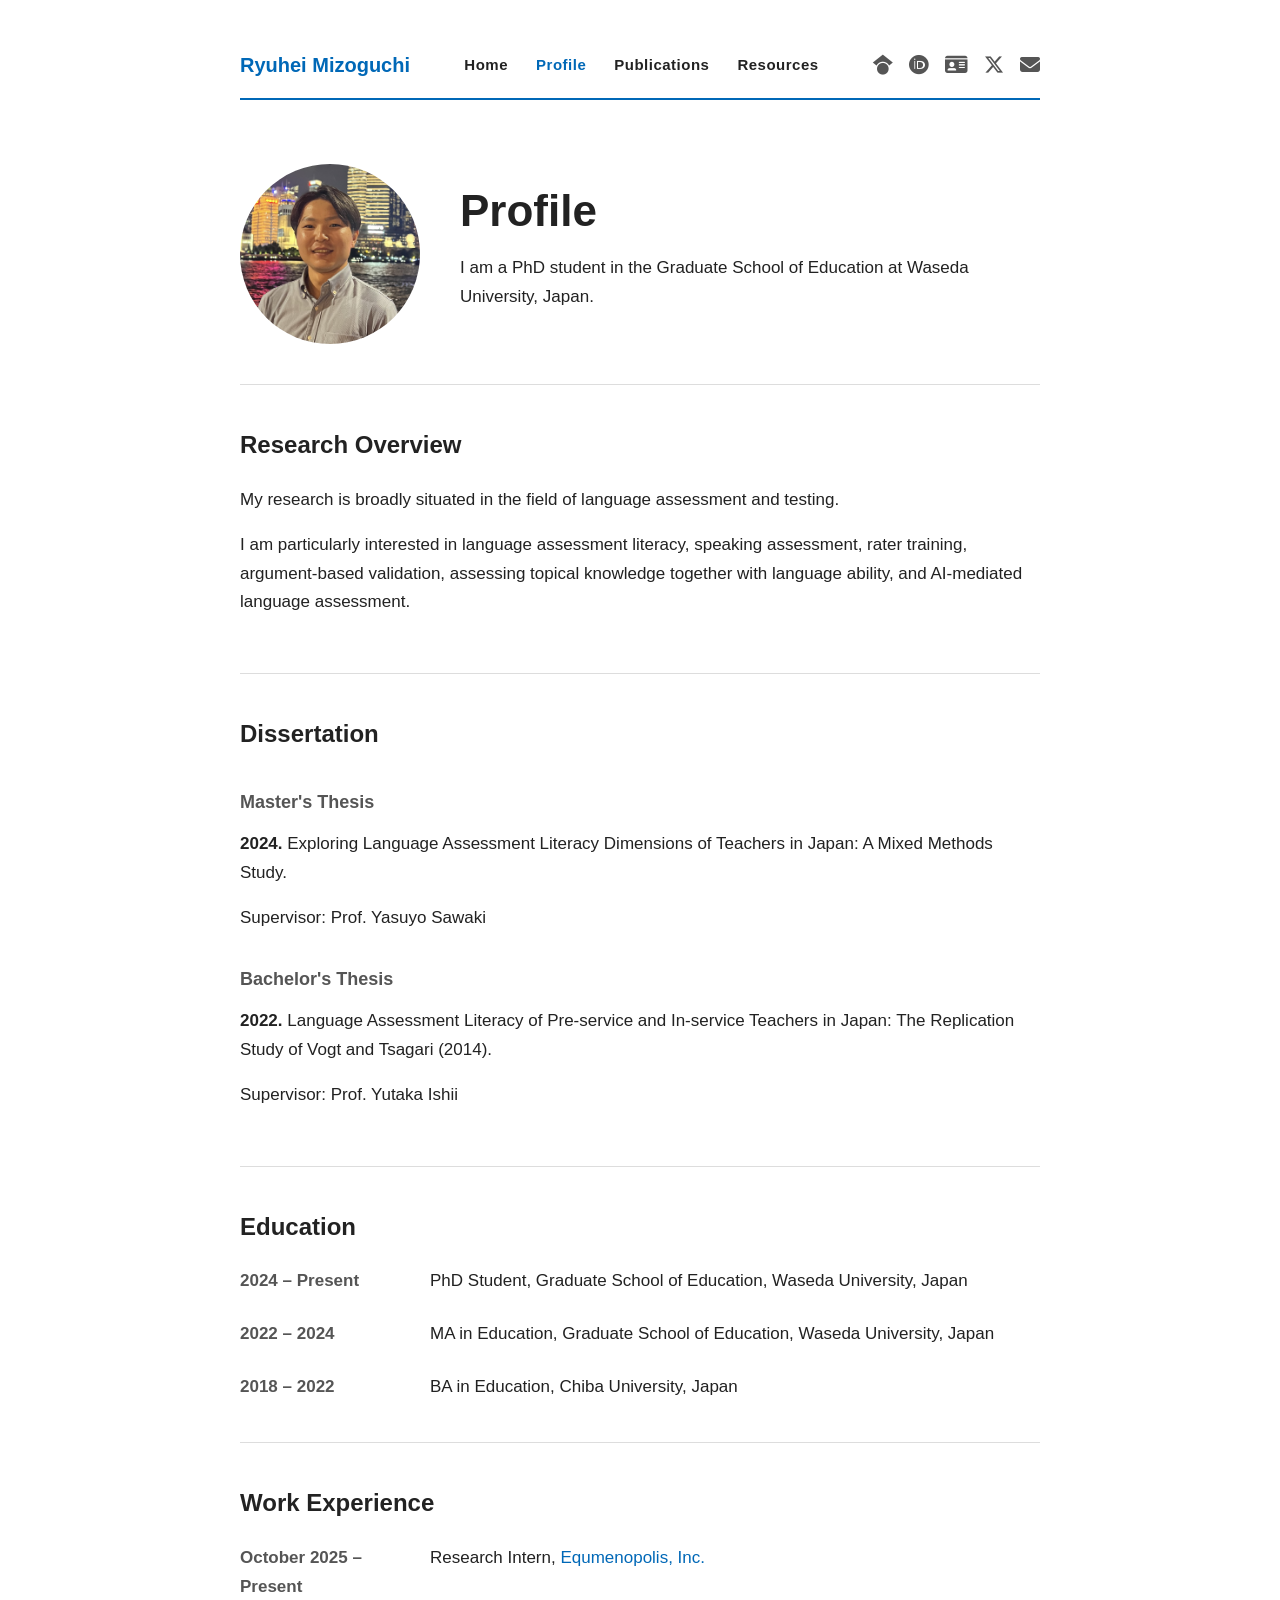
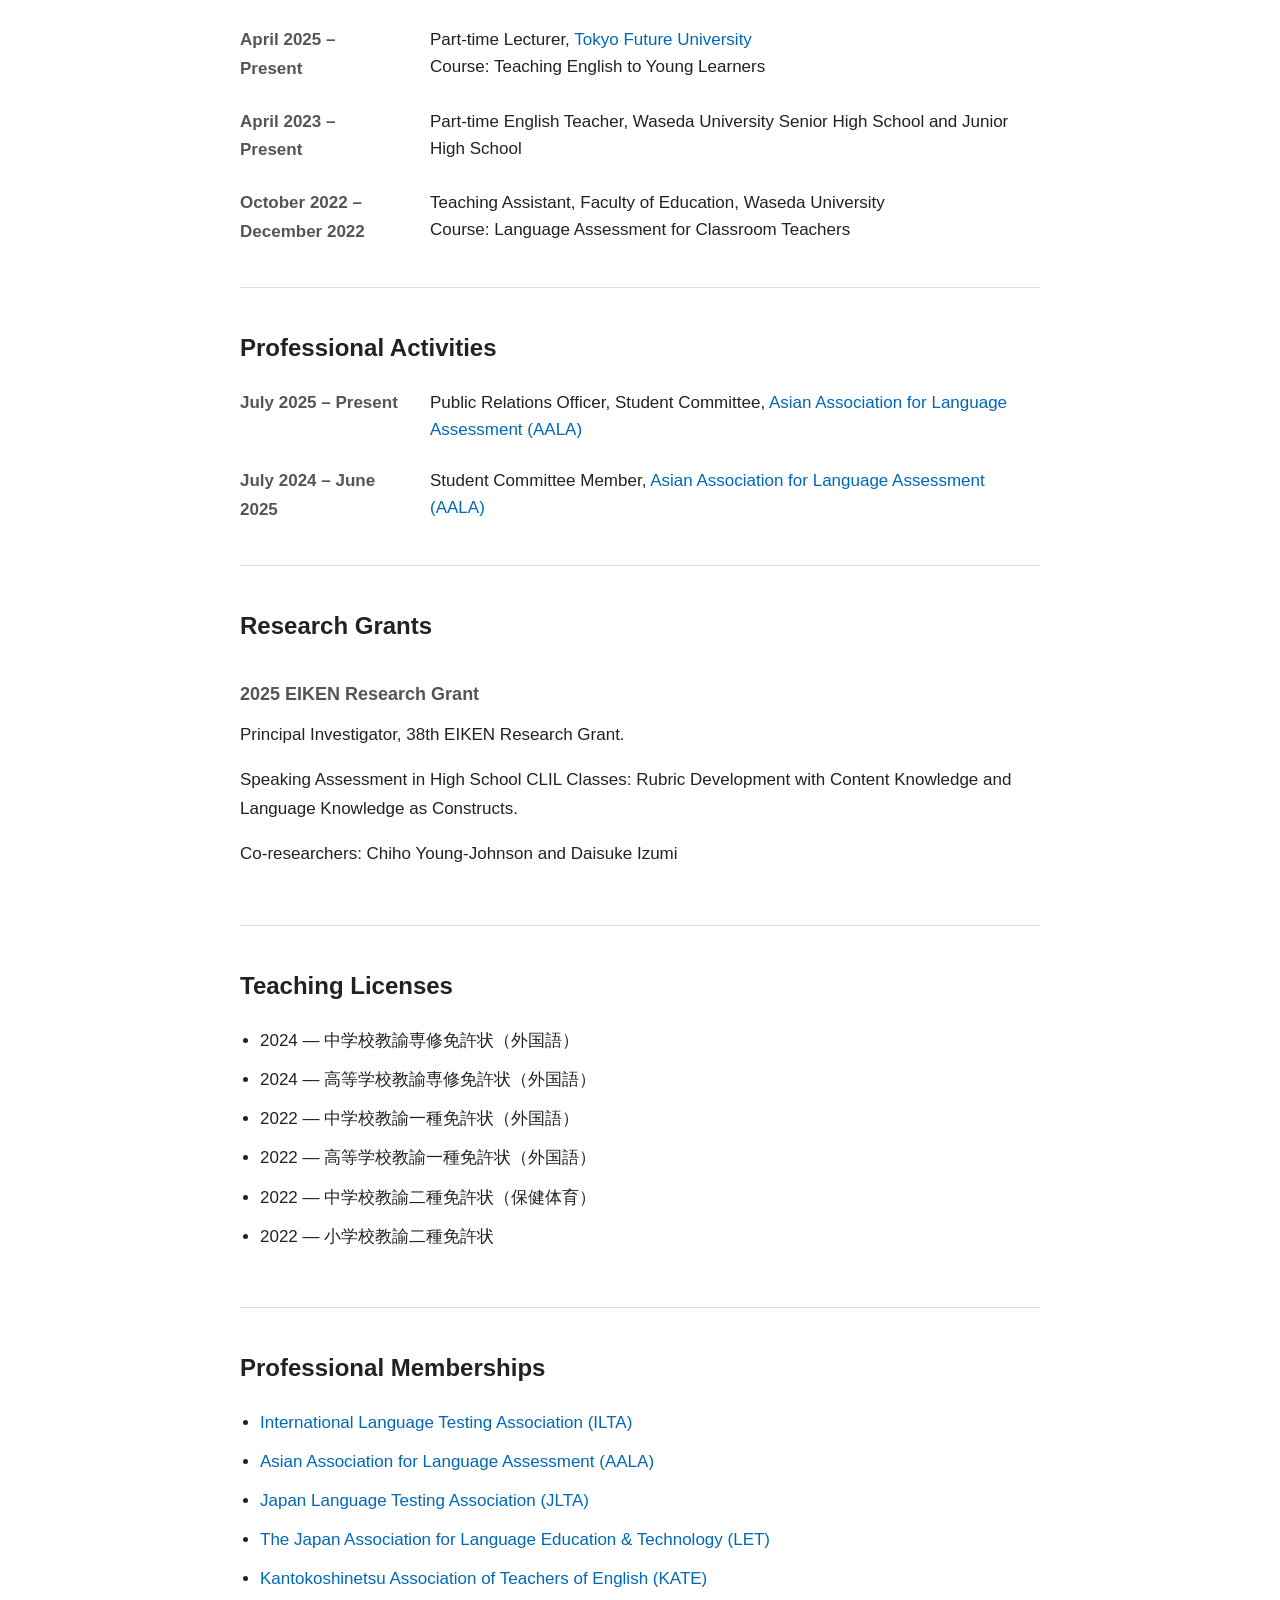
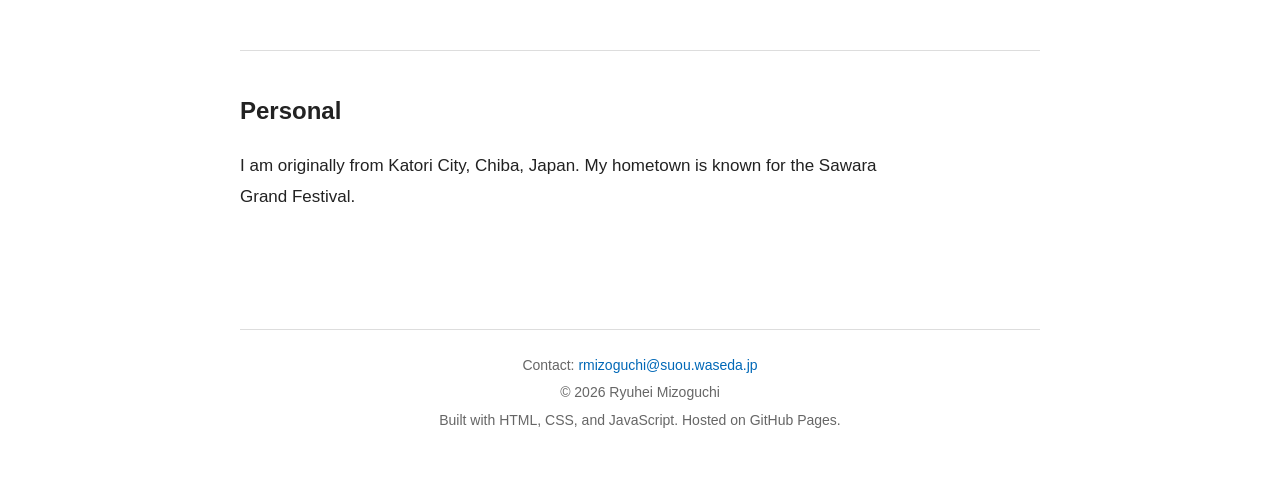
==== commit af524fa1: "Expand Home intro and restore research interests from the old site - Rewrite the Home introduction a" ====
--- a/profile.html
+++ b/profile.html
@@ -5,6 +5,8 @@
   <meta charset="UTF-8">
   <meta name="viewport" content="width=device-width, initial-scale=1">
   <title>Profile | Ryuhei Mizoguchi</title>
+  <meta name="description" content="Profile of Ryuhei Mizoguchi: research overview, education, work experience, research grants, teaching licenses, and professional memberships.">
+  <link rel="canonical" href="https://r-mizoguchi.com/profile.html">
   <link rel="stylesheet" href="https://cdnjs.cloudflare.com/ajax/libs/font-awesome/6.7.2/css/all.min.css">
   <link rel="stylesheet" href="styles.css">
   <link rel="icon" href="images/favicon.svg" type="image/svg+xml">
@@ -64,8 +66,9 @@
       </p>
 
       <p>
-        I am particularly interested in speaking assessment,
-        language assessment literacy, rater training,
+        I am particularly interested in language assessment literacy,
+        speaking assessment, rater training, argument-based validation,
+        assessing topical knowledge together with language ability,
         and AI-mediated language assessment.
       </p>
     </section>
@@ -186,7 +189,7 @@
       </dl>
     </section>
 
-    <section class="research-grants">
+    <section class="research-grants" id="research-grants">
       <h2>Research Grants</h2>
 
       <article>
